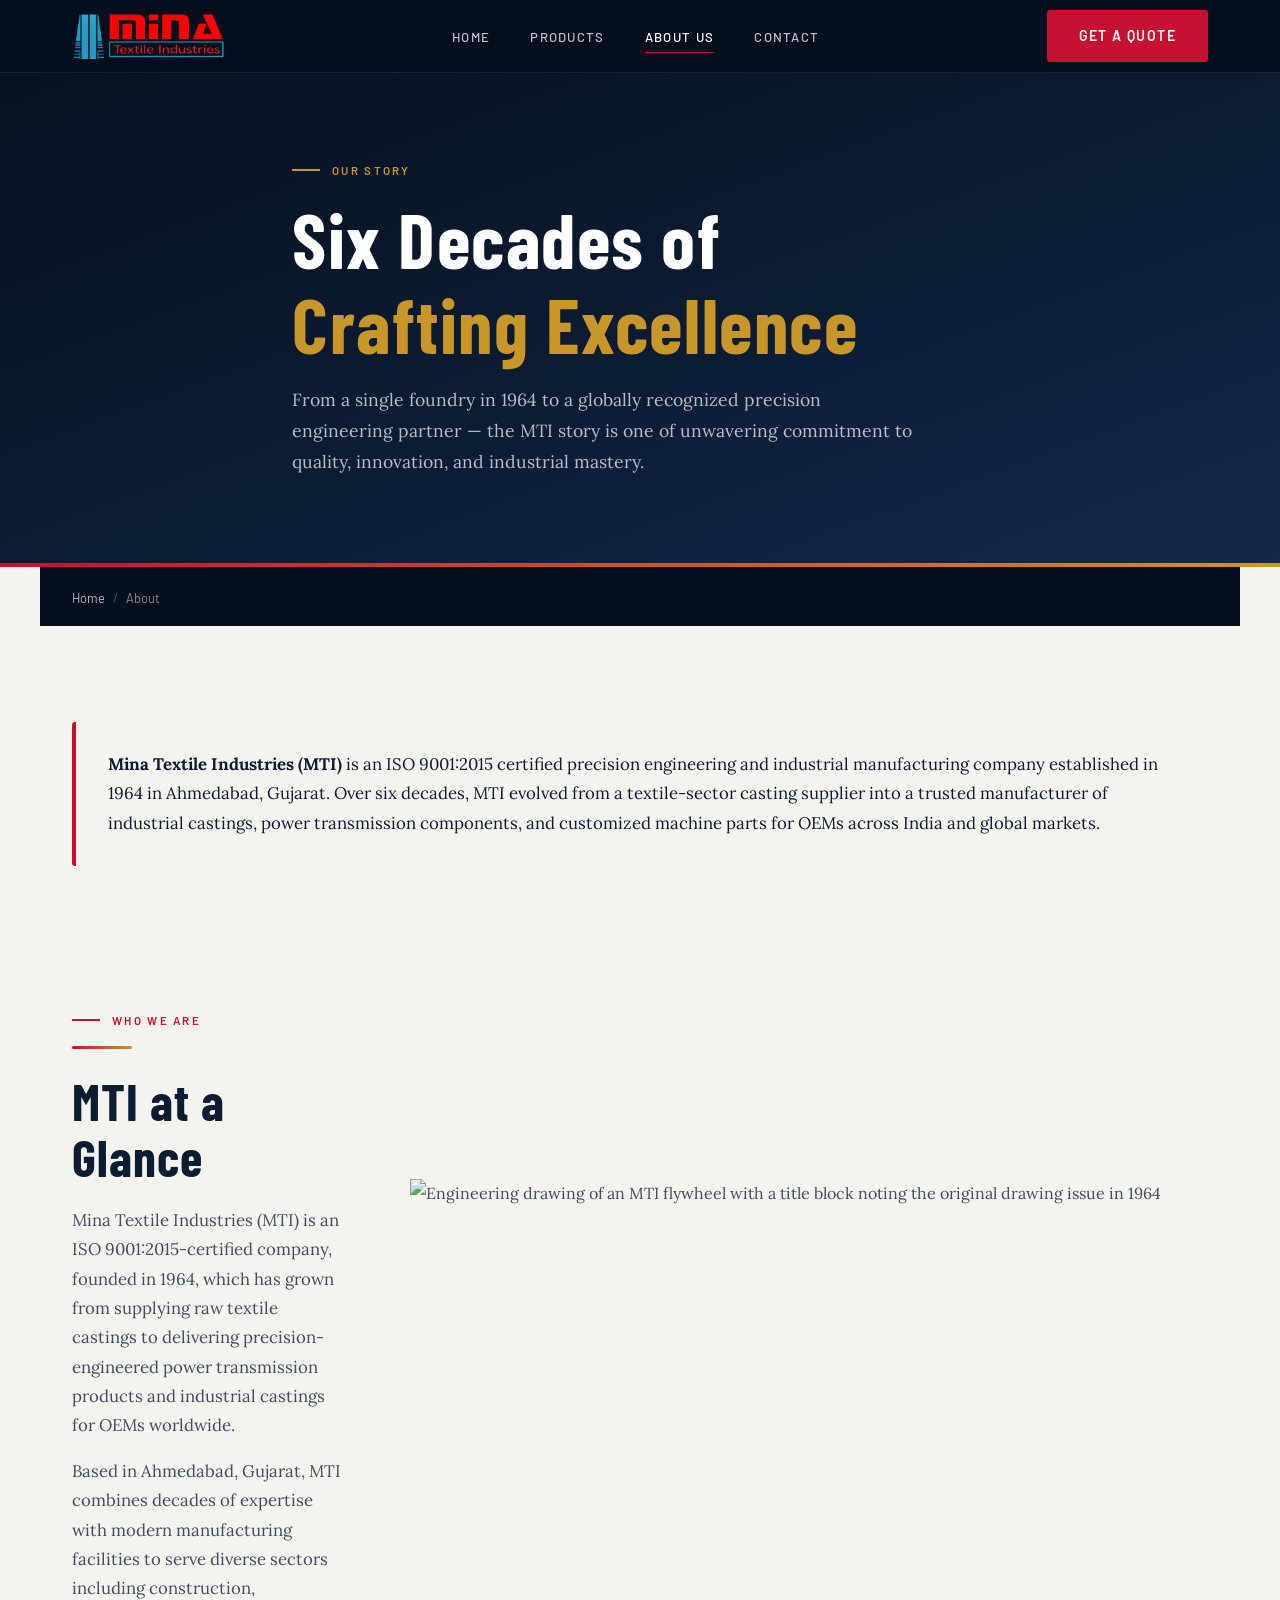
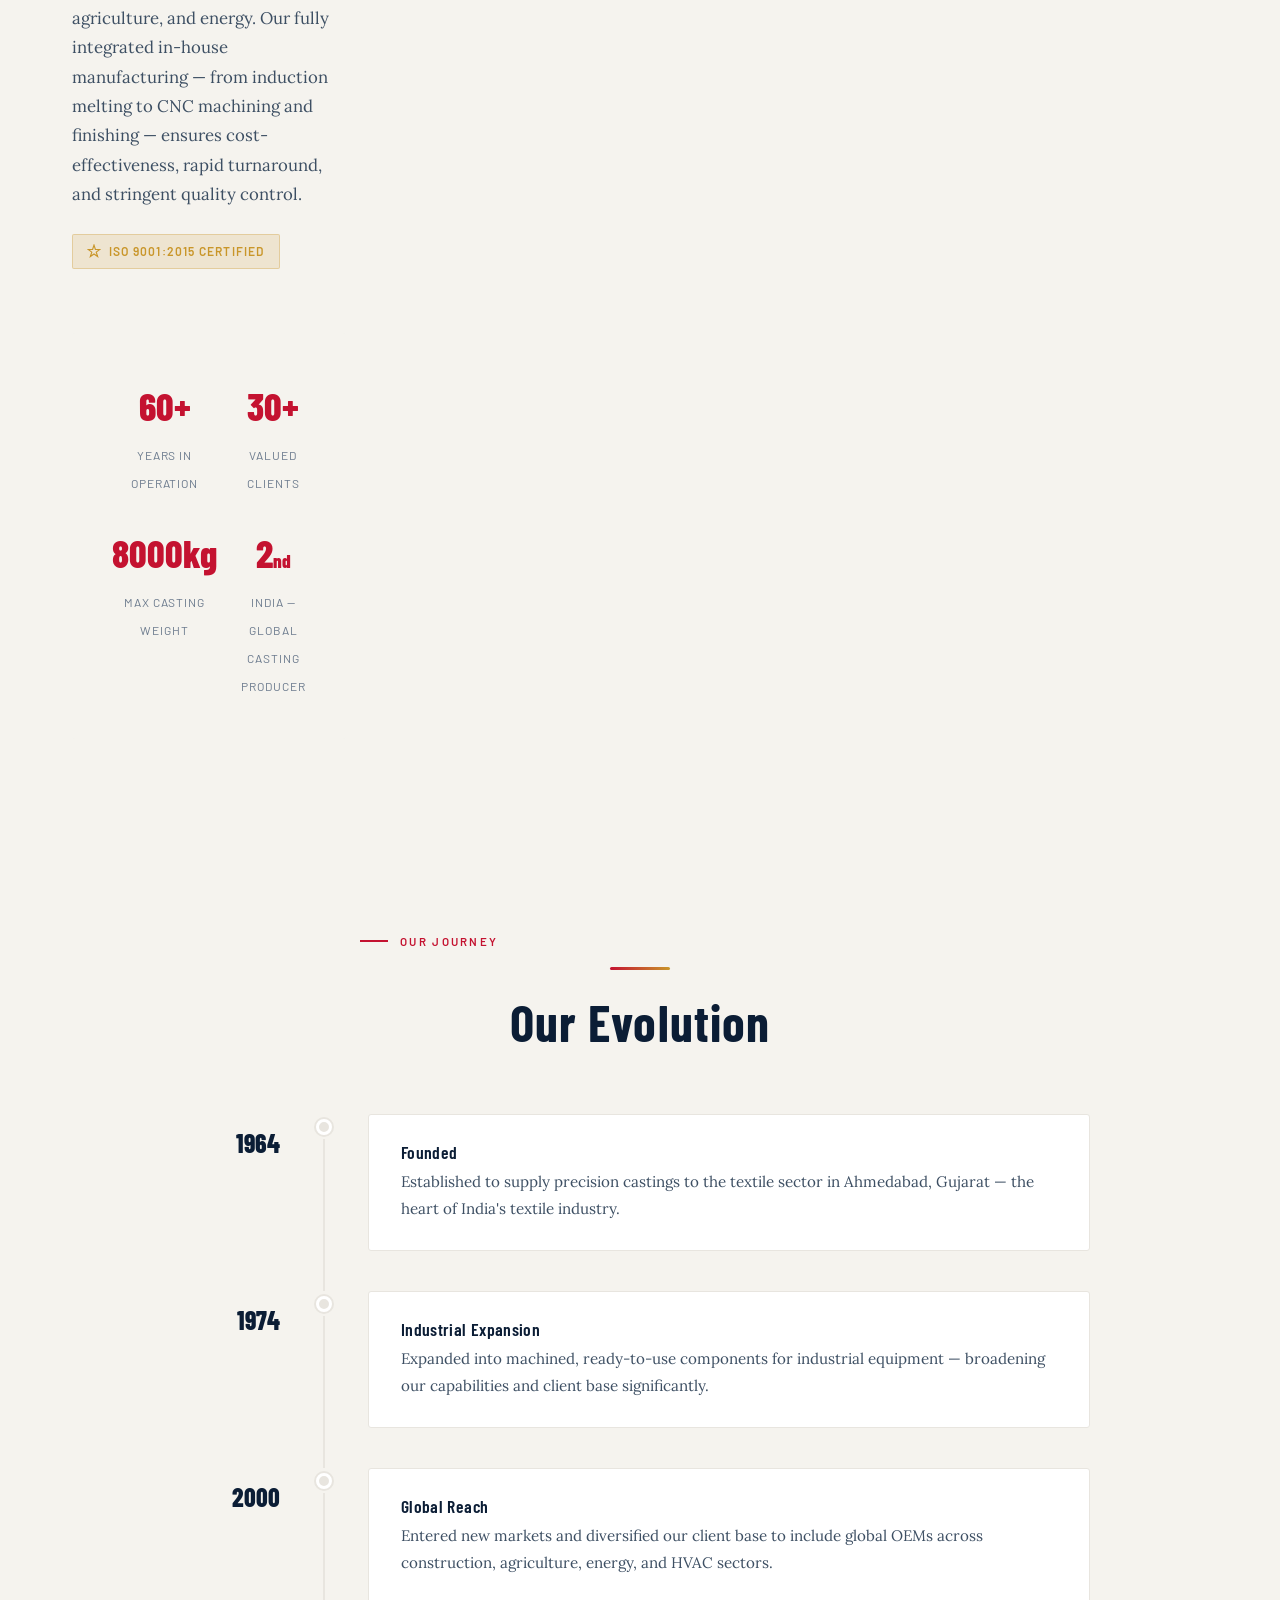
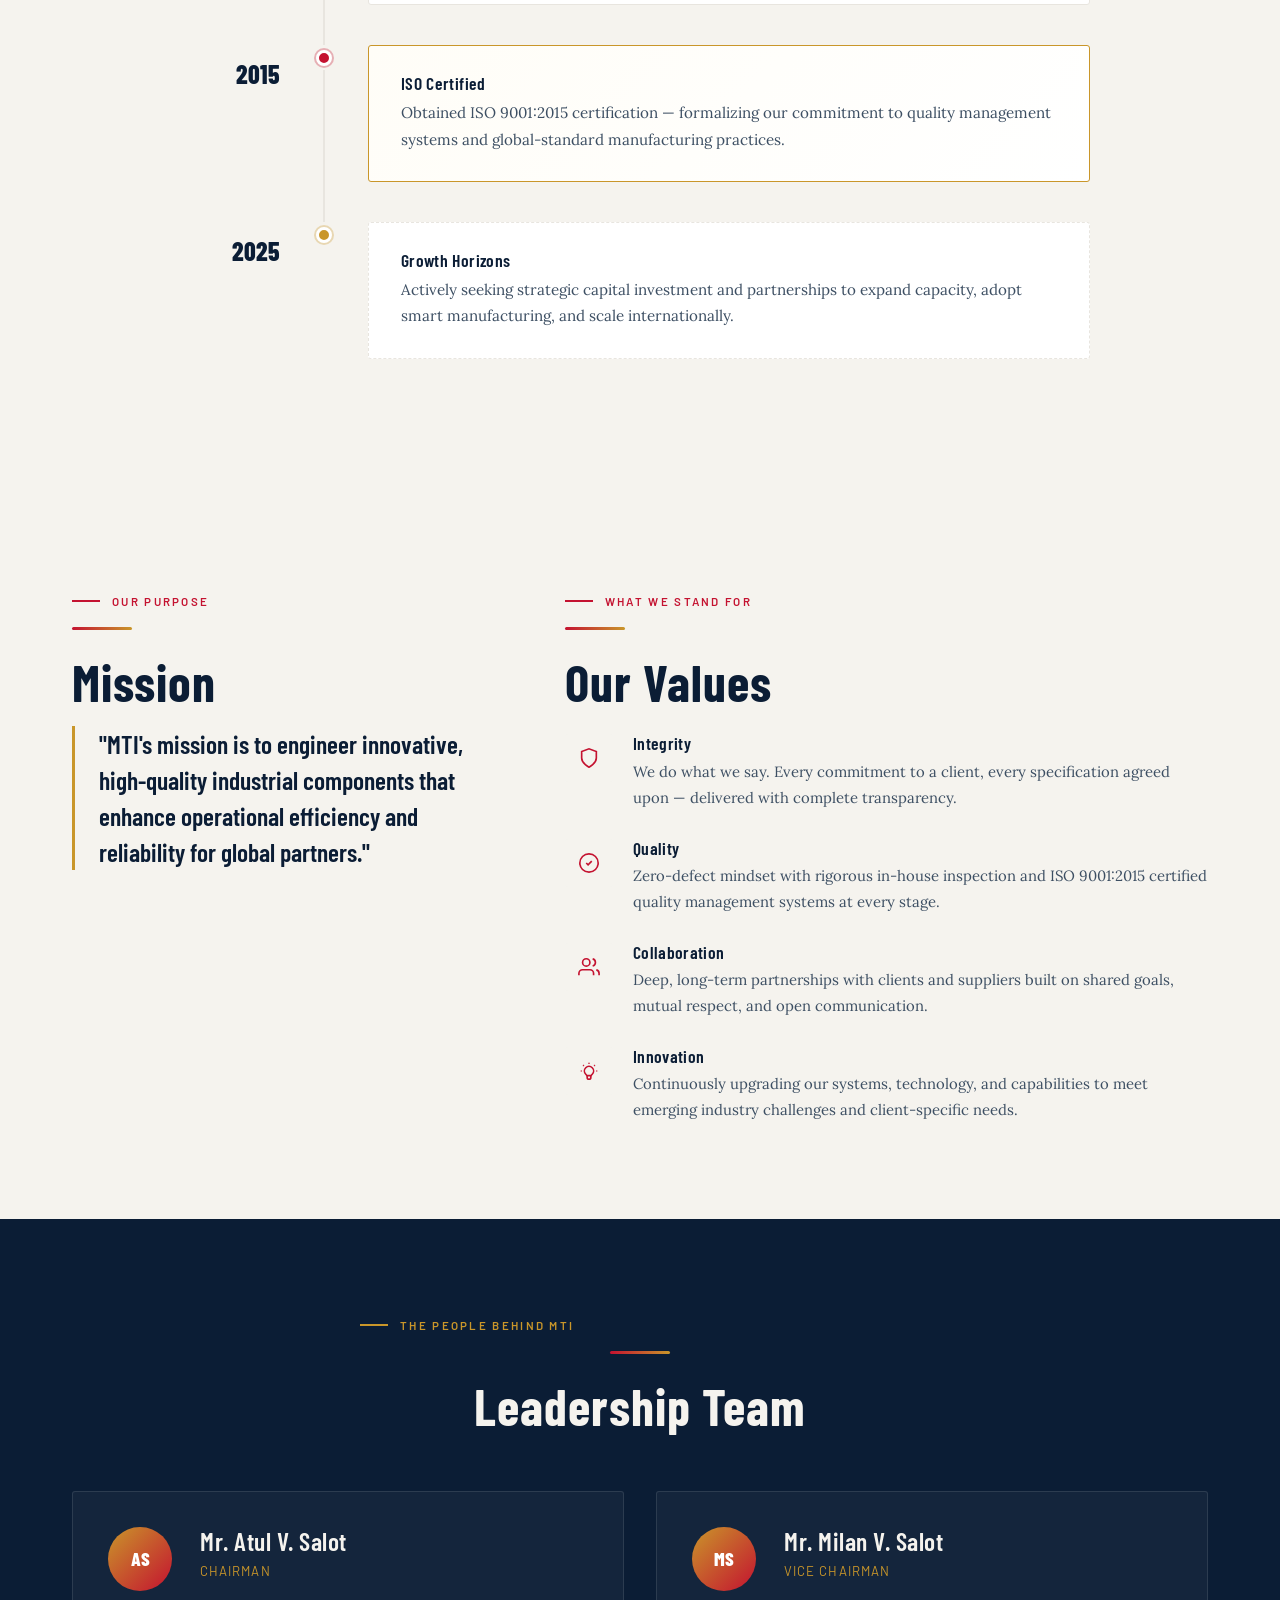
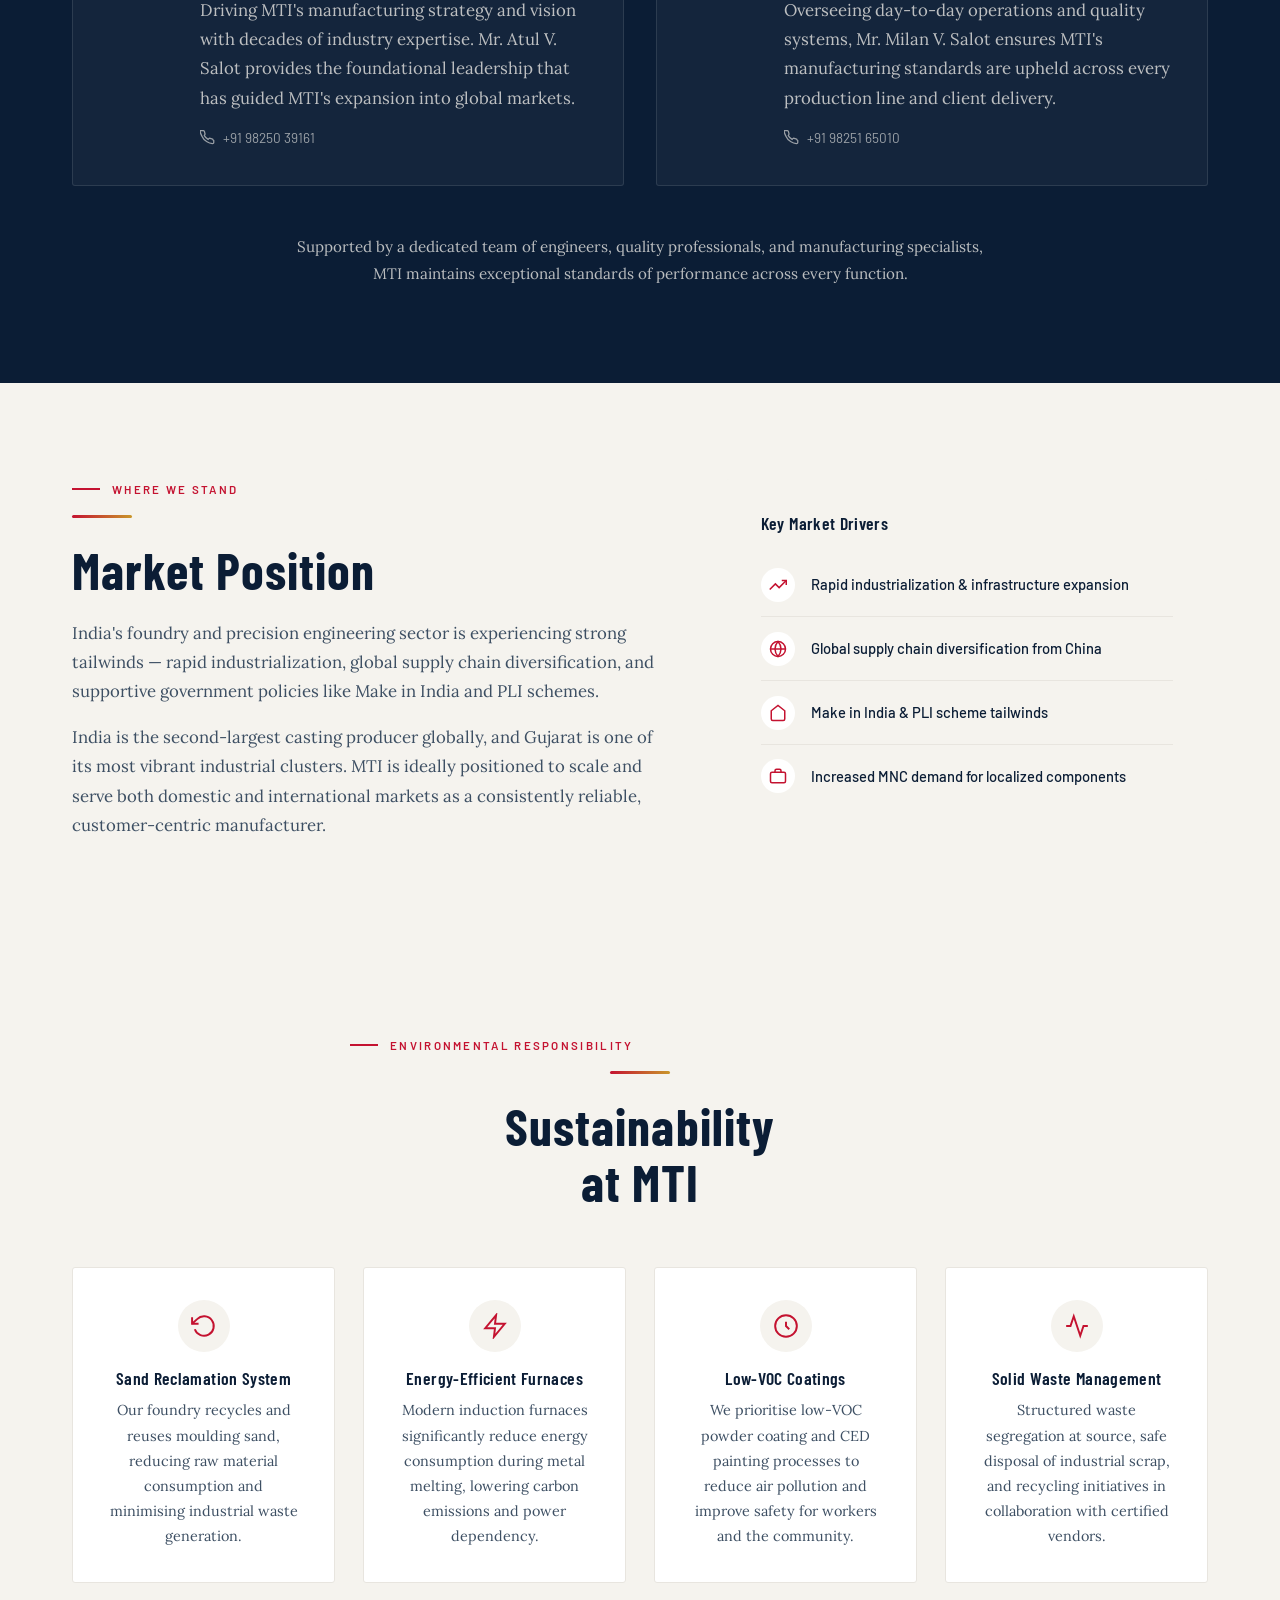
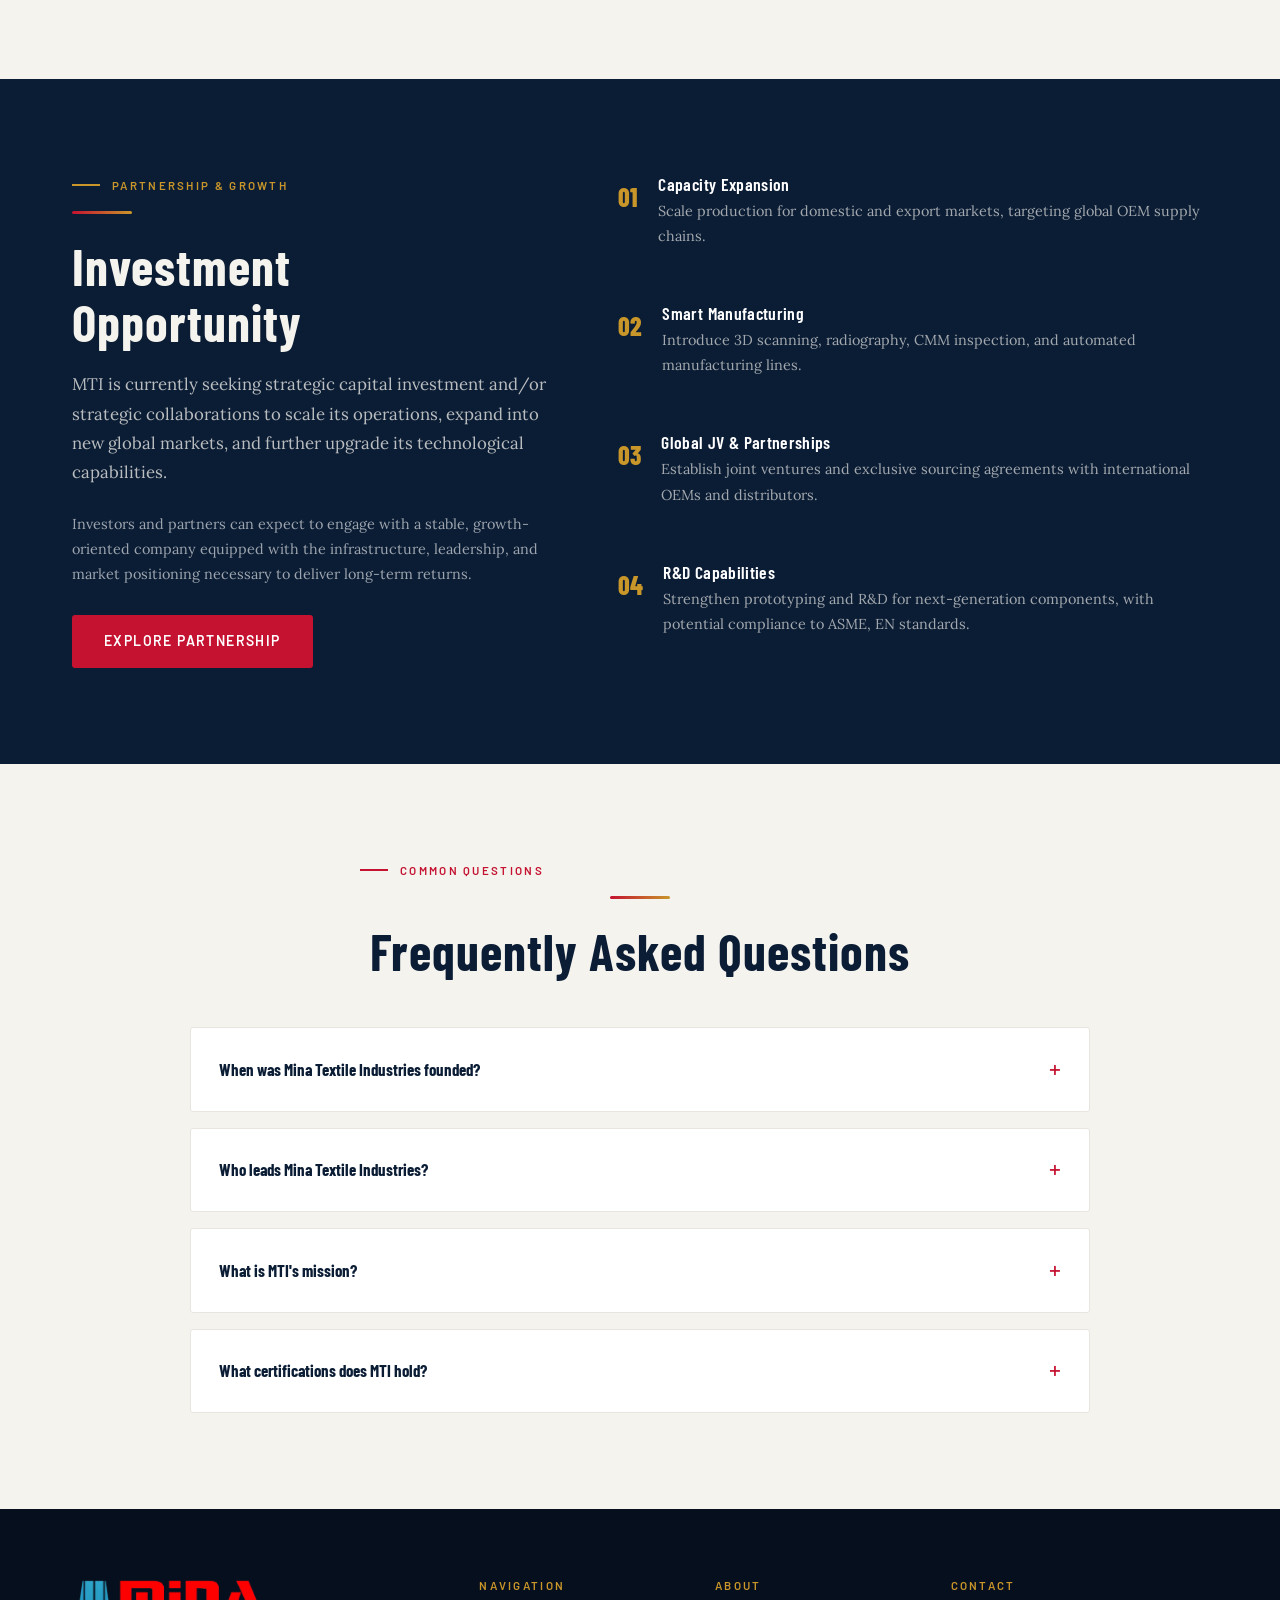
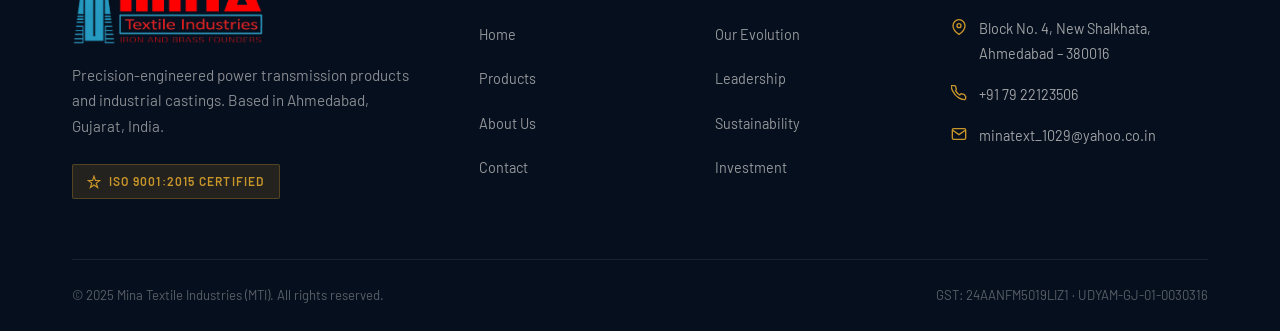
==== about.html @ daa5fa0e "Add files via upload" ====
<!DOCTYPE html>
<html lang="en" class="no-js">
<head>
  <script>document.documentElement.classList.replace("no-js","js");</script>
  <meta charset="UTF-8" />
  <meta name="viewport" content="width=device-width, initial-scale=1.0" />
  <title>About Mina Textile Industries | 60+ Years of Precision Manufacturing</title>
  <meta name="description" content="Founded in 1964, Mina Textile Industries (MTI) is an ISO 9001:2015 certified precision engineering company in Ahmedabad. Our history, mission, leadership, sustainability, and market position." />
  <link rel="canonical" href="https://minatextile.dpdns.org/about.html" />
  <meta name="robots" content="index, follow" />
  <meta name="keywords" content="Mina Textile Industries history, MTI leadership, ISO 9001 foundry Gujarat, precision engineering company Ahmedabad, industrial casting company since 1964" />
  <meta property="og:type" content="website" />
  <meta property="og:site_name" content="Mina Textile Industries" />
  <meta property="og:title" content="About Mina Textile Industries | 60+ Years of Precision Manufacturing" />
  <meta property="og:description" content="Founded in 1964, MTI is an ISO 9001:2015 certified precision engineering company serving OEMs across India and global markets." />
  <meta property="og:url" content="https://minatextile.dpdns.org/about.html" />
  <meta property="og:image" content="https://minatextile.dpdns.org/mina-logo-full.png" />
  <meta name="twitter:card" content="summary" />
  <link rel="stylesheet" href="styles.css" />

  <!-- JSON-LD: AboutPage + Persons (E-E-A-T / GEO entity grounding) -->
  <script type="application/ld+json">
  {
    "@context": "https://schema.org",
    "@type": "AboutPage",
    "url": "https://minatextile.dpdns.org/about.html",
    "mainEntity": { "@id": "https://minatextile.dpdns.org/#organization" },
    "breadcrumb": {
      "@type": "BreadcrumbList",
      "itemListElement": [
        { "@type": "ListItem", "position": 1, "name": "Home", "item": "https://minatextile.dpdns.org/" },
        { "@type": "ListItem", "position": 2, "name": "About", "item": "https://minatextile.dpdns.org/about.html" }
      ]
    }
  }
  </script>
  <script type="application/ld+json">
  {
    "@context": "https://schema.org",
    "@graph": [
      {
        "@type": "Person",
        "name": "Atul V. Salot",
        "jobTitle": "Chairman",
        "worksFor": { "@id": "https://minatextile.dpdns.org/#organization" },
        "description": "Chairman of Mina Textile Industries, driving manufacturing strategy and vision with decades of industrial experience."
      },
      {
        "@type": "Person",
        "name": "Milan V. Salot",
        "jobTitle": "Vice Chairman",
        "worksFor": { "@id": "https://minatextile.dpdns.org/#organization" },
        "description": "Vice Chairman of Mina Textile Industries, overseeing day-to-day operations and quality systems."
      }
    ]
  }
  </script>
  <script type="application/ld+json">
  {
    "@context": "https://schema.org",
    "@type": "FAQPage",
    "mainEntity": [
      {
        "@type": "Question",
        "name": "When was Mina Textile Industries founded?",
        "acceptedAnswer": { "@type": "Answer", "text": "Mina Textile Industries was founded in 1964 as a supplier of castings to the textile sector, and has since diversified into power transmission products and precision-machined components for OEMs." }
      },
      {
        "@type": "Question",
        "name": "Who leads Mina Textile Industries?",
        "acceptedAnswer": { "@type": "Answer", "text": "MTI is led by Chairman Atul V. Salot, who drives manufacturing strategy and vision, and Vice Chairman Milan V. Salot, who oversees day-to-day operations and quality systems." }
      },
      {
        "@type": "Question",
        "name": "What is MTI's mission?",
        "acceptedAnswer": { "@type": "Answer", "text": "MTI's mission is to engineer innovative, high-quality industrial components that enhance operational efficiency and reliability for global partners." }
      },
      {
        "@type": "Question",
        "name": "What certifications does MTI hold?",
        "acceptedAnswer": { "@type": "Answer", "text": "MTI holds ISO 9001:2015 certification for its quality management systems, obtained in 2015." }
      }
    ]
  }
  </script>
</head>
<body>
<a class="skip-link" href="#main">Skip to main content</a>

  <!-- NAVBAR -->
  <nav class="navbar">
    <div class="navbar__inner">
      <a href="index.html" class="navbar__logo">
        <img src="mina-logo-compact.png" alt="Mina Textile Industries (MTI) logo" class="navbar__logo-img" width="910" height="274" />
      </a>
      <ul class="navbar__nav">
        <li><a href="index.html">Home</a></li>
        <li><a href="products.html">Products</a></li>
        <li><a href="about.html" class="active" aria-current="page">About Us</a></li>
        <li><a href="contact.html">Contact</a></li>
      </ul>
      <div class="navbar__cta">
        <a href="contact.html" class="btn btn-primary">Get a Quote</a>
        <button class="hamburger" aria-label="Open menu" aria-expanded="false">
          <span></span><span></span><span></span>
        </button>
      </div>
    </div>
  </nav>

  <!-- PAGE HERO -->
  <section class="page-hero" id="main">
    <div class="page-hero__bg"></div>
    <div class="container page-hero__content">
      <span class="section-label">Our Story</span>
      <h1>Six Decades of<br /><em>Crafting Excellence</em></h1>
      <p>From a single foundry in 1964 to a globally recognized precision engineering partner — the MTI story is one of unwavering commitment to quality, innovation, and industrial mastery.</p>
    </div>
    <div class="page-hero__divider"></div>
  </section>
  <nav class="breadcrumbs" aria-label="Breadcrumb" style="background:var(--dark);padding-bottom:1rem;">
    <a href="index.html">Home</a><span class="sep">/</span><span aria-current="page">About</span>
  </nav>

  <!-- DIRECT ANSWER (GEO) -->
  <section class="section" style="padding-bottom:0;">
    <div class="container">
      <div class="answer-box fade-up">
        <p><strong>Mina Textile Industries (MTI)</strong> is an ISO 9001:2015 certified precision engineering and industrial manufacturing company established in 1964 in Ahmedabad, Gujarat. Over six decades, MTI evolved from a textile-sector casting supplier into a trusted manufacturer of industrial castings, power transmission components, and customized machine parts for OEMs across India and global markets.</p>
      </div>
    </div>
  </section>

  <!-- ABOUT NARRATIVE -->
  <section class="section about-narrative">
    <div class="container about-narrative__grid">
      <div class="fade-up">
        <span class="section-label">Who We Are</span>
        <div class="amber-bar"></div>
        <h2>MTI at a Glance</h2>
        <p style="margin: 1.25rem 0 1rem;">
          Mina Textile Industries (MTI) is an ISO 9001:2015-certified company, founded in 1964,
          which has grown from supplying raw textile castings to delivering precision-engineered
          power transmission products and industrial castings for OEMs worldwide.
        </p>
        <p>
          Based in Ahmedabad, Gujarat, MTI combines decades of expertise with modern
          manufacturing facilities to serve diverse sectors including construction, agriculture,
          and energy. Our fully integrated in-house manufacturing — from induction melting to
          CNC machining and finishing — ensures cost-effectiveness, rapid turnaround, and
          stringent quality control.
        </p>
        <div class="iso-badge" style="margin-top:1.5rem;">
          <svg width="14" height="14" viewBox="0 0 24 24" fill="none" stroke="currentColor" stroke-width="2"><path d="M12 2l2.4 7.4H22l-6.2 4.5 2.4 7.4L12 17l-6.2 4.3 2.4-7.4L2 9.4h7.6z"/></svg>
          ISO 9001:2015 Certified
        </div>
      </div>
      <div class="about-narrative__visual fade-up">
        <img src="img-eng-flywheel.svg" alt="Engineering drawing of an MTI flywheel with a title block noting the original drawing issue in 1964" class="about-heritage-img" width="800" height="520" loading="lazy" />
      </div>
      <div class="about-stat-panel fade-up">
        <div class="asp-item">
          <span class="asp-num"><span data-target="60">0</span>+</span>
          <span class="asp-label">Years in Operation</span>
        </div>
        <div class="asp-item">
          <span class="asp-num"><span data-target="30">0</span>+</span>
          <span class="asp-label">Valued Clients</span>
        </div>
        <div class="asp-item">
          <span class="asp-num"><span data-target="8000">0</span>kg</span>
          <span class="asp-label">Max Casting Weight</span>
        </div>
        <div class="asp-item">
          <span class="asp-num">2<span style="font-size:1.2rem">nd</span></span>
          <span class="asp-label">India — Global Casting Producer</span>
        </div>
      </div>
    </div>
  </section>

  <!-- EVOLUTION TIMELINE -->
  <section class="section section--gray evolution">
    <div class="container">
      <div class="section-header fade-up" style="text-align:center;max-width:560px;margin:0 auto 4rem;">
        <span class="section-label">Our Journey</span>
        <div class="amber-bar" style="margin:0 auto 1.5rem;"></div>
        <h2>Our Evolution</h2>
      </div>
      <div class="timeline">
        <div class="tl-entry fade-up">
          <div class="tl-entry__year">1964</div>
          <div class="tl-entry__connector"><div class="tl-entry__dot"></div></div>
          <div class="tl-entry__card">
            <h4>Founded</h4>
            <p>Established to supply precision castings to the textile sector in Ahmedabad, Gujarat — the heart of India's textile industry.</p>
          </div>
        </div>
        <div class="tl-entry fade-up">
          <div class="tl-entry__year">1974</div>
          <div class="tl-entry__connector"><div class="tl-entry__dot"></div></div>
          <div class="tl-entry__card">
            <h4>Industrial Expansion</h4>
            <p>Expanded into machined, ready-to-use components for industrial equipment — broadening our capabilities and client base significantly.</p>
          </div>
        </div>
        <div class="tl-entry fade-up">
          <div class="tl-entry__year">2000</div>
          <div class="tl-entry__connector"><div class="tl-entry__dot"></div></div>
          <div class="tl-entry__card">
            <h4>Global Reach</h4>
            <p>Entered new markets and diversified our client base to include global OEMs across construction, agriculture, energy, and HVAC sectors.</p>
          </div>
        </div>
        <div class="tl-entry fade-up">
          <div class="tl-entry__year">2015</div>
          <div class="tl-entry__connector"><div class="tl-entry__dot active"></div></div>
          <div class="tl-entry__card highlight">
            <h4>ISO Certified</h4>
            <p>Obtained ISO 9001:2015 certification — formalizing our commitment to quality management systems and global-standard manufacturing practices.</p>
          </div>
        </div>
        <div class="tl-entry fade-up">
          <div class="tl-entry__year">2025</div>
          <div class="tl-entry__connector"><div class="tl-entry__dot future"></div></div>
          <div class="tl-entry__card future-card">
            <h4>Growth Horizons</h4>
            <p>Actively seeking strategic capital investment and partnerships to expand capacity, adopt smart manufacturing, and scale internationally.</p>
          </div>
        </div>
      </div>
    </div>
  </section>

  <!-- MISSION & VALUES -->
  <section class="section mission-values">
    <div class="container">
      <div class="mv-grid">
        <div class="mv-mission fade-up">
          <span class="section-label">Our Purpose</span>
          <div class="amber-bar"></div>
          <h2>Mission</h2>
          <blockquote>
            "MTI's mission is to engineer innovative, high-quality industrial components that
            enhance operational efficiency and reliability for global partners."
          </blockquote>
        </div>
        <div class="mv-values fade-up">
          <span class="section-label">What We Stand For</span>
          <div class="amber-bar"></div>
          <h2>Our Values</h2>
          <div class="values-list">
            <div class="value-item">
              <div class="value-item__icon">
                <svg width="22" height="22" viewBox="0 0 24 24" fill="none" stroke="currentColor" stroke-width="1.8"><path d="M12 22s8-4 8-10V5l-8-3-8 3v7c0 6 8 10 8 10z"/></svg>
              </div>
              <div>
                <h4>Integrity</h4>
                <p>We do what we say. Every commitment to a client, every specification agreed upon — delivered with complete transparency.</p>
              </div>
            </div>
            <div class="value-item">
              <div class="value-item__icon">
                <svg width="22" height="22" viewBox="0 0 24 24" fill="none" stroke="currentColor" stroke-width="1.8"><circle cx="12" cy="12" r="10"/><path d="M9 12l2 2 4-4"/></svg>
              </div>
              <div>
                <h4>Quality</h4>
                <p>Zero-defect mindset with rigorous in-house inspection and ISO 9001:2015 certified quality management systems at every stage.</p>
              </div>
            </div>
            <div class="value-item">
              <div class="value-item__icon">
                <svg width="22" height="22" viewBox="0 0 24 24" fill="none" stroke="currentColor" stroke-width="1.8"><path d="M17 21v-2a4 4 0 00-4-4H5a4 4 0 00-4 4v2"/><circle cx="9" cy="7" r="4"/><path d="M23 21v-2a4 4 0 00-3-3.87m-4-12a4 4 0 010 7.75"/></svg>
              </div>
              <div>
                <h4>Collaboration</h4>
                <p>Deep, long-term partnerships with clients and suppliers built on shared goals, mutual respect, and open communication.</p>
              </div>
            </div>
            <div class="value-item">
              <div class="value-item__icon">
                <svg width="22" height="22" viewBox="0 0 24 24" fill="none" stroke="currentColor" stroke-width="1.8"><path d="M9.663 17h4.673M12 3v1m6.364 1.636l-.707.707M21 12h-1M4 12H3m3.343-5.657l-.707-.707m2.828 9.9a5 5 0 117.072 0l-.548.547A3.374 3.374 0 0014 18.469V19a2 2 0 11-4 0v-.531c0-.895-.356-1.754-.988-2.386l-.548-.547z"/></svg>
              </div>
              <div>
                <h4>Innovation</h4>
                <p>Continuously upgrading our systems, technology, and capabilities to meet emerging industry challenges and client-specific needs.</p>
              </div>
            </div>
          </div>
        </div>
      </div>
    </div>
  </section>

  <!-- LEADERSHIP -->
  <section class="section section--dark leadership">
    <div class="container">
      <div class="section-header fade-up" style="text-align:center;max-width:560px;margin:0 auto 3.5rem;">
        <span class="section-label">The People Behind MTI</span>
        <div class="amber-bar" style="margin:0 auto 1.5rem;"></div>
        <h2>Leadership Team</h2>
      </div>
      <div class="leaders-grid">
        <div class="leader-card fade-up">
          <div class="leader-card__avatar">
            <span>AS</span>
          </div>
          <div class="leader-card__info">
            <h3>Mr. Atul V. Salot</h3>
            <span class="leader-card__title">Chairman</span>
            <p>Driving MTI's manufacturing strategy and vision with decades of industry expertise. Mr. Atul V. Salot provides the foundational leadership that has guided MTI's expansion into global markets.</p>
            <div class="leader-card__contact">
              <svg width="15" height="15" viewBox="0 0 24 24" fill="none" stroke="currentColor" stroke-width="2"><path d="M22 16.92v3a2 2 0 01-2.18 2 19.79 19.79 0 01-8.63-3.07A19.5 19.5 0 013.07 9.81 19.79 19.79 0 01.18 1.26a2 2 0 012-.27h3a2 2 0 012 1.72c.127.96.361 1.903.7 2.81a2 2 0 01-.45 2.11L6.91 8.91a16 16 0 006.09 6.09l1.21-1.21a2 2 0 012.11-.45c.907.339 1.85.573 2.81.7a2 2 0 011.72 2.02z"/></svg>
              +91 98250 39161
            </div>
          </div>
        </div>
        <div class="leader-card fade-up">
          <div class="leader-card__avatar">
            <span>MS</span>
          </div>
          <div class="leader-card__info">
            <h3>Mr. Milan V. Salot</h3>
            <span class="leader-card__title">Vice Chairman</span>
            <p>Overseeing day-to-day operations and quality systems, Mr. Milan V. Salot ensures MTI's manufacturing standards are upheld across every production line and client delivery.</p>
            <div class="leader-card__contact">
              <svg width="15" height="15" viewBox="0 0 24 24" fill="none" stroke="currentColor" stroke-width="2"><path d="M22 16.92v3a2 2 0 01-2.18 2 19.79 19.79 0 01-8.63-3.07A19.5 19.5 0 013.07 9.81 19.79 19.79 0 01.18 1.26a2 2 0 012-.27h3a2 2 0 012 1.72c.127.96.361 1.903.7 2.81a2 2 0 01-.45 2.11L6.91 8.91a16 16 0 006.09 6.09l1.21-1.21a2 2 0 012.11-.45c.907.339 1.85.573 2.81.7a2 2 0 011.72 2.02z"/></svg>
              +91 98251 65010
            </div>
          </div>
        </div>
      </div>
      <p class="leaders-note fade-up">
        Supported by a dedicated team of engineers, quality professionals, and manufacturing specialists,
        MTI maintains exceptional standards of performance across every function.
      </p>
    </div>
  </section>

  <!-- MARKET POSITION -->
  <section class="section market-pos">
    <div class="container">
      <div class="mp-grid">
        <div class="fade-up">
          <span class="section-label">Where We Stand</span>
          <div class="amber-bar"></div>
          <h2>Market Position</h2>
          <p style="margin:1.25rem 0 1rem;">
            India's foundry and precision engineering sector is experiencing strong tailwinds —
            rapid industrialization, global supply chain diversification, and supportive government
            policies like Make in India and PLI schemes.
          </p>
          <p>
            India is the second-largest casting producer globally, and Gujarat is one of its most
            vibrant industrial clusters. MTI is ideally positioned to scale and serve both domestic
            and international markets as a consistently reliable, customer-centric manufacturer.
          </p>
        </div>
        <div class="mp-drivers fade-up">
          <h4 style="margin-bottom:1.25rem;">Key Market Drivers</h4>
          <div class="driver-item">
            <div class="driver-icon">
              <svg width="18" height="18" viewBox="0 0 24 24" fill="none" stroke="currentColor" stroke-width="2"><polyline points="23 6 13.5 15.5 8.5 10.5 1 18"/><polyline points="17 6 23 6 23 12"/></svg>
            </div>
            <span>Rapid industrialization & infrastructure expansion</span>
          </div>
          <div class="driver-item">
            <div class="driver-icon">
              <svg width="18" height="18" viewBox="0 0 24 24" fill="none" stroke="currentColor" stroke-width="2"><circle cx="12" cy="12" r="10"/><line x1="2" y1="12" x2="22" y2="12"/><path d="M12 2a15.3 15.3 0 014 10 15.3 15.3 0 01-4 10 15.3 15.3 0 01-4-10 15.3 15.3 0 014-10z"/></svg>
            </div>
            <span>Global supply chain diversification from China</span>
          </div>
          <div class="driver-item">
            <div class="driver-icon">
              <svg width="18" height="18" viewBox="0 0 24 24" fill="none" stroke="currentColor" stroke-width="2"><path d="M3 9l9-7 9 7v11a2 2 0 01-2 2H5a2 2 0 01-2-2z"/></svg>
            </div>
            <span>Make in India & PLI scheme tailwinds</span>
          </div>
          <div class="driver-item">
            <div class="driver-icon">
              <svg width="18" height="18" viewBox="0 0 24 24" fill="none" stroke="currentColor" stroke-width="2"><rect x="2" y="7" width="20" height="14" rx="2"/><path d="M16 7V5a2 2 0 00-2-2h-4a2 2 0 00-2 2v2"/></svg>
            </div>
            <span>Increased MNC demand for localized components</span>
          </div>
        </div>
      </div>
    </div>
  </section>

  <!-- SUSTAINABILITY -->
  <section class="section section--gray sustainability">
    <div class="container">
      <div class="section-header fade-up" style="text-align:center;max-width:580px;margin:0 auto 3.5rem;">
        <span class="section-label">Environmental Responsibility</span>
        <div class="amber-bar" style="margin:0 auto 1.5rem;"></div>
        <h2>Sustainability<br />at MTI</h2>
      </div>
      <div class="sus-grid">
        <div class="sus-card fade-up">
          <div class="sus-card__icon">
            <svg width="26" height="26" viewBox="0 0 24 24" fill="none" stroke="currentColor" stroke-width="1.8"><polyline points="1 4 1 10 7 10"/><path d="M3.51 15a9 9 0 102.13-9.36L1 10"/></svg>
          </div>
          <h4>Sand Reclamation System</h4>
          <p>Our foundry recycles and reuses moulding sand, reducing raw material consumption and minimising industrial waste generation.</p>
        </div>
        <div class="sus-card fade-up">
          <div class="sus-card__icon">
            <svg width="26" height="26" viewBox="0 0 24 24" fill="none" stroke="currentColor" stroke-width="1.8"><path d="M13 2L3 14h9l-1 8 10-12h-9l1-8z"/></svg>
          </div>
          <h4>Energy-Efficient Furnaces</h4>
          <p>Modern induction furnaces significantly reduce energy consumption during metal melting, lowering carbon emissions and power dependency.</p>
        </div>
        <div class="sus-card fade-up">
          <div class="sus-card__icon">
            <svg width="26" height="26" viewBox="0 0 24 24" fill="none" stroke="currentColor" stroke-width="1.8"><path d="M12 22c5.523 0 10-4.477 10-10S17.523 2 12 2 2 6.477 2 12s4.477 10 10 10z"/><path d="M12 8v4l3 3"/></svg>
          </div>
          <h4>Low-VOC Coatings</h4>
          <p>We prioritise low-VOC powder coating and CED painting processes to reduce air pollution and improve safety for workers and the community.</p>
        </div>
        <div class="sus-card fade-up">
          <div class="sus-card__icon">
            <svg width="26" height="26" viewBox="0 0 24 24" fill="none" stroke="currentColor" stroke-width="1.8"><polyline points="22 12 18 12 15 21 9 3 6 12 2 12"/></svg>
          </div>
          <h4>Solid Waste Management</h4>
          <p>Structured waste segregation at source, safe disposal of industrial scrap, and recycling initiatives in collaboration with certified vendors.</p>
        </div>
      </div>
    </div>
  </section>

  <!-- INVESTMENT OPPORTUNITY -->
  <section class="section invest section--dark">
    <div class="container">
      <div class="invest-grid">
        <div class="fade-up">
          <span class="section-label">Partnership & Growth</span>
          <div class="amber-bar"></div>
          <h2>Investment<br />Opportunity</h2>
          <p style="margin:1.25rem 0 1.5rem;">
            MTI is currently seeking strategic capital investment and/or strategic collaborations
            to scale its operations, expand into new global markets, and further upgrade its
            technological capabilities.
          </p>
          <p style="margin-bottom:1.75rem;color:rgba(255,255,255,.6);font-size:.9rem;">
            Investors and partners can expect to engage with a stable, growth-oriented company
            equipped with the infrastructure, leadership, and market positioning necessary to
            deliver long-term returns.
          </p>
          <a href="contact.html" class="btn btn-primary">Explore Partnership</a>
        </div>
        <div class="invest-goals fade-up">
          <div class="ig-item">
            <div class="ig-num">01</div>
            <div>
              <h4>Capacity Expansion</h4>
              <p>Scale production for domestic and export markets, targeting global OEM supply chains.</p>
            </div>
          </div>
          <div class="ig-item">
            <div class="ig-num">02</div>
            <div>
              <h4>Smart Manufacturing</h4>
              <p>Introduce 3D scanning, radiography, CMM inspection, and automated manufacturing lines.</p>
            </div>
          </div>
          <div class="ig-item">
            <div class="ig-num">03</div>
            <div>
              <h4>Global JV & Partnerships</h4>
              <p>Establish joint ventures and exclusive sourcing agreements with international OEMs and distributors.</p>
            </div>
          </div>
          <div class="ig-item">
            <div class="ig-num">04</div>
            <div>
              <h4>R&D Capabilities</h4>
              <p>Strengthen prototyping and R&D for next-generation components, with potential compliance to ASME, EN standards.</p>
            </div>
          </div>
        </div>
      </div>
    </div>
  </section>

  <!-- FAQ (AEO) -->
  <section class="section section--gray">
    <div class="container">
      <div class="section-header fade-up" style="text-align:center;max-width:560px;margin:0 auto 3rem;">
        <span class="section-label">Common Questions</span>
        <div class="amber-bar" style="margin:0 auto 1.5rem;"></div>
        <h2>Frequently Asked Questions</h2>
      </div>
      <div class="faq-list" style="margin:0 auto;">
        <details class="faq-item">
          <summary>When was Mina Textile Industries founded?</summary>
          <div class="faq-answer"><p>MTI was founded in 1964 as a supplier of castings to the textile sector, later expanding into power transmission products and precision-machined components for OEMs.</p></div>
        </details>
        <details class="faq-item">
          <summary>Who leads Mina Textile Industries?</summary>
          <div class="faq-answer"><p>MTI is led by Chairman Atul V. Salot, who drives manufacturing strategy and vision, and Vice Chairman Milan V. Salot, who oversees day-to-day operations and quality systems.</p></div>
        </details>
        <details class="faq-item">
          <summary>What is MTI's mission?</summary>
          <div class="faq-answer"><p>MTI's mission is to engineer innovative, high-quality industrial components that enhance operational efficiency and reliability for global partners.</p></div>
        </details>
        <details class="faq-item">
          <summary>What certifications does MTI hold?</summary>
          <div class="faq-answer"><p>MTI holds ISO 9001:2015 certification, obtained in 2015, backed by in-house testing and third-party inspection access.</p></div>
        </details>
      </div>
    </div>
  </section>

  <!-- FOOTER -->
  <footer class="footer">
    <div class="container">
      <div class="footer__grid">
        <div class="footer__brand">
          <img src="mina-logo-full.png" alt="Mina Textile Industries (MTI) — precision castings and industrial components manufacturer" class="footer__brand-img" width="851" height="293" />
          <p>Precision-engineered power transmission products and industrial castings. Based in Ahmedabad, Gujarat, India.</p>
          <div class="iso-badge">
            <svg width="14" height="14" viewBox="0 0 24 24" fill="none" stroke="currentColor" stroke-width="2"><path d="M12 2l2.4 7.4H22l-6.2 4.5 2.4 7.4L12 17l-6.2 4.3 2.4-7.4L2 9.4h7.6z"/></svg>
            ISO 9001:2015 Certified
          </div>
        </div>
        <div class="footer__col">
          <h5>Navigation</h5>
          <ul>
            <li><a href="index.html">Home</a></li>
            <li><a href="products.html">Products</a></li>
            <li><a href="about.html">About Us</a></li>
            <li><a href="contact.html">Contact</a></li>
          </ul>
        </div>
        <div class="footer__col">
          <h5>About</h5>
          <ul>
            <li><a href="about.html#evolution">Our Evolution</a></li>
            <li><a href="about.html#leadership">Leadership</a></li>
            <li><a href="about.html#sustainability">Sustainability</a></li>
            <li><a href="about.html#invest">Investment</a></li>
          </ul>
        </div>
        <div class="footer__col">
          <h5>Contact</h5>
          <div class="footer__contact-item">
            <svg width="16" height="16" viewBox="0 0 24 24" fill="none" stroke="currentColor" stroke-width="2"><path d="M21 10c0 7-9 13-9 13s-9-6-9-13a9 9 0 0118 0z"/><circle cx="12" cy="10" r="3"/></svg>
            <span>Block No. 4, New Shalkhata, Ahmedabad – 380016</span>
          </div>
          <div class="footer__contact-item">
            <svg width="16" height="16" viewBox="0 0 24 24" fill="none" stroke="currentColor" stroke-width="2"><path d="M22 16.92v3a2 2 0 01-2.18 2 19.79 19.79 0 01-8.63-3.07A19.5 19.5 0 013.07 9.81 19.79 19.79 0 01.18 1.26a2 2 0 012-.27h3a2 2 0 012 1.72c.127.96.361 1.903.7 2.81a2 2 0 01-.45 2.11L6.91 8.91a16 16 0 006.09 6.09l1.21-1.21a2 2 0 012.11-.45c.907.339 1.85.573 2.81.7a2 2 0 011.72 2.02z"/></svg>
            <span>+91 79 22123506</span>
          </div>
          <div class="footer__contact-item">
            <svg width="16" height="16" viewBox="0 0 24 24" fill="none" stroke="currentColor" stroke-width="2"><path d="M4 4h16c1.1 0 2 .9 2 2v12c0 1.1-.9 2-2 2H4c-1.1 0-2-.9-2-2V6c0-1.1.9-2 2-2z"/><polyline points="22,6 12,13 2,6"/></svg>
            <span>minatext_1029@yahoo.co.in</span>
          </div>
        </div>
      </div>
      <div class="footer__bottom">
        <span>© 2025 Mina Textile Industries (MTI). All rights reserved.</span>
        <span>GST: 24AANFM5019LIZ1 · UDYAM-GJ-01-0030316</span>
      </div>
    </div>
  </footer>

  <script src="main.js"></script>
</body>
</html>
---- styles.css ----
/* ===========================
   MTI — Global Styles
   =========================== */
@import url('https://fonts.googleapis.com/css2?family=Barlow+Condensed:wght@400;500;600;700;800&family=Lora:ital,wght@0,400;0,500;0,600;1,400&family=Barlow:wght@300;400;500&display=swap');

:root {
  --navy:     #0B1D35;
  --navy-mid: #14284A;
  --red:      #C41230;
  --gold:     #C9962A;
  --cream:    #F5F3EE;
  --white:    #FFFFFF;
  --gray-dk:  #3D4F63;
  --gray-md:  #6B7A8D;
  --gray-lt:  #E8E5DF;
  --dark:     #060F1E;
  --shadow:   0 4px 24px rgba(11,29,53,.12);
  --shadow-lg:0 20px 50px rgba(11,29,53,.18);
  --radius:   3px;
  --transition: .35s cubic-bezier(.4,0,.2,1);
  --font-display: 'Barlow Condensed', sans-serif;
  --font-body: 'Lora', serif;
  --font-ui: 'Barlow', sans-serif;
}

*,*::before,*::after { box-sizing: border-box; margin: 0; padding: 0; }

html { scroll-behavior: smooth; font-size: 16px; }

body {
  font-family: var(--font-body);
  color: var(--gray-dk);
  background: var(--cream);
  line-height: 1.75;
  -webkit-font-smoothing: antialiased;
}

/* ——— TYPOGRAPHY ——— */
h1,h2,h3,h4,h5 {
  font-family: var(--font-display);
  color: var(--navy);
  line-height: 1.1;
  font-weight: 700;
  letter-spacing: .02em;
}

h1 { font-size: clamp(2.8rem, 6vw, 5.5rem); }
h2 { font-size: clamp(2rem, 4vw, 3.2rem); }
h3 { font-size: clamp(1.2rem, 2vw, 1.6rem); font-weight: 600; }
h4 { font-size: 1.1rem; font-weight: 600; }

p { font-size: 1.05rem; color: var(--gray-dk); line-height: 1.75; }

a { text-decoration: none; color: inherit; }

img { max-width: 100%; display: block; }

.container { max-width: 1200px; margin: 0 auto; padding: 0 2rem; }

/* ——— UTILITY ——— */
.section { padding: 96px 0; }
.section--dark { background: var(--navy); color: var(--cream); }
.section--dark h2, .section--dark h3 { color: var(--cream); }
.section--dark p { color: rgba(245,243,238,.75); }
.section--gray { background: var(--cream); }

.section-label {
  font-family: var(--font-ui);
  font-size: .72rem;
  font-weight: 600;
  letter-spacing: .2em;
  text-transform: uppercase;
  color: var(--red);
  margin-bottom: 1rem;
  display: flex;
  align-items: center;
  gap: .75rem;
}
.section-label::before {
  content: '';
  display: inline-block;
  width: 28px;
  height: 2px;
  background: var(--red);
  flex-shrink: 0;
}
.section--dark .section-label { color: var(--gold); }
.section--dark .section-label::before { background: var(--gold); }

.amber-bar {
  width: 60px; height: 3px;
  background: linear-gradient(90deg, var(--red), var(--gold));
  margin-bottom: 1.5rem;
  border-radius: 2px;
}

.btn {
  display: inline-flex;
  align-items: center;
  gap: .6rem;
  padding: 14px 32px;
  border-radius: var(--radius);
  font-family: var(--font-ui);
  font-size: .875rem;
  font-weight: 600;
  cursor: pointer;
  border: none;
  transition: var(--transition);
  letter-spacing: .1em;
  text-transform: uppercase;
}

.btn-primary {
  background: var(--red);
  color: var(--white);
}
.btn-primary:hover { 
  background: #A50F27; 
  transform: translateY(-2px); 
  box-shadow: 0 12px 28px rgba(196,18,48,.35); 
}

.btn-outline {
  border: 2px solid rgba(245,243,238,.5);
  color: var(--cream);
  background: transparent;
}
.btn-outline:hover { 
  background: rgba(245,243,238,.1); 
  border-color: var(--cream);
  transform: translateY(-2px); 
}

.btn-navy {
  background: var(--navy);
  color: var(--white);
}
.btn-navy:hover { 
  background: var(--navy-mid); 
  transform: translateY(-2px); 
  box-shadow: var(--shadow); 
}

/* ——— NAVBAR ——— */
.navbar {
  position: fixed; top: 0; left: 0; right: 0; z-index: 1000;
  background: rgba(6,15,30,.95);
  backdrop-filter: blur(12px);
  -webkit-backdrop-filter: blur(12px);
  border-bottom: 1px solid rgba(255,255,255,.08);
  transition: var(--transition);
}

.navbar__inner {
  display: flex;
  align-items: center;
  justify-content: space-between;
  height: 72px;
  max-width: 1200px;
  margin: 0 auto;
  padding: 0 2rem;
}

.navbar__logo {
  display: flex; align-items: center;
  line-height: 1;
}
.navbar__logo .logo-main {
  font-family: var(--font-display);
  font-size: 1.5rem;
  font-weight: 800;
  color: var(--white);
  letter-spacing: .05em;
}
.navbar__logo .logo-sub {
  font-family: var(--font-ui);
  font-size: .6rem;
  font-weight: 500;
  letter-spacing: .2em;
  text-transform: uppercase;
  color: var(--gold);
  margin-top: 2px;
}

.navbar__logo-img {
  display: block;
  height: 46px;
  width: auto;
  max-width: none;
  transition: var(--transition);
}
.navbar__logo:hover .navbar__logo-img { transform: translateY(-1px); }

.navbar__nav {
  display: flex;
  gap: 2.5rem;
  list-style: none;
}

.navbar__nav a {
  font-family: var(--font-ui);
  font-size: .82rem;
  font-weight: 500;
  color: rgba(255,255,255,.75);
  letter-spacing: .1em;
  text-transform: uppercase;
  padding: .25rem 0;
  position: relative;
  transition: var(--transition);
}
.navbar__nav a::after {
  content: '';
  position: absolute; bottom: -4px; left: 0; right: 0;
  height: 1px;
  background: var(--red);
  transform: scaleX(0);
  transform-origin: left;
  transition: transform var(--transition);
}
.navbar__nav a:hover,
.navbar__nav a.active { color: var(--white); }
.navbar__nav a:hover::after,
.navbar__nav a.active::after { transform: scaleX(1); }

.navbar__cta { display: flex; align-items: center; gap: 1rem; }

.hamburger {
  display: none;
  flex-direction: column; gap: 5px;
  background: none; border: none; cursor: pointer; padding: .25rem;
}
.hamburger span {
  display: block; width: 24px; height: 2px;
  background: var(--white);
  border-radius: 2px;
  transition: var(--transition);
}

/* ——— FOOTER ——— */
.footer {
  background: var(--dark);
  color: var(--cream);
  padding: 70px 0 0;
}

.footer__grid {
  display: grid;
  grid-template-columns: 2fr 1fr 1fr 1.5fr;
  gap: 4rem;
  padding-bottom: 60px;
  border-bottom: 1px solid rgba(255,255,255,.08);
}

.footer__brand .logo-main {
  font-family: var(--font-display);
  font-size: 1.8rem; font-weight: 800;
  color: var(--white); letter-spacing: .05em;
}
.footer__brand .logo-sub {
  font-family: var(--font-ui);
  font-size: .6rem; letter-spacing: .2em;
  text-transform: uppercase; color: var(--gold);
  margin-bottom: 1rem; display: block;
}

.footer__brand-img {
  display: block;
  height: 66px;
  width: auto;
  max-width: 100%;
  margin-bottom: 1.1rem;
}
.footer__brand p { 
  font-family: var(--font-ui);
  font-size: .95rem; line-height: 1.7; 
  color: rgba(245,243,238,.55); 
  margin-top: 1rem;
}

.footer__col h5 {
  font-family: var(--font-ui);
  font-size: .72rem; font-weight: 600;
  letter-spacing: .2em; text-transform: uppercase;
  color: var(--gold); margin-bottom: 1.5rem;
}

.footer__col ul { list-style: none; }
.footer__col ul li { margin-bottom: .4rem; }
.footer__col ul a {
  font-family: var(--font-ui);
  font-size: .9rem; color: rgba(245,243,238,.6);
  padding: .4rem 0; display: block;
  transition: var(--transition);
}
.footer__col ul a:hover { color: var(--cream); }

.footer__contact-item {
  display: flex; gap: .75rem;
  margin-bottom: 1rem;
  font-family: var(--font-ui);
  font-size: .9rem; color: rgba(245,243,238,.65);
  align-items: flex-start;
}
.footer__contact-item svg { flex-shrink: 0; margin-top: 3px; color: var(--gold); }

.footer__bottom {
  display: flex; justify-content: space-between; align-items: center;
  padding: 1.5rem 0;
  font-family: var(--font-ui);
  font-size: .82rem; color: rgba(245,243,238,.35);
  flex-wrap: wrap; gap: .5rem;
}

.iso-badge {
  display: inline-flex; align-items: center; gap: .5rem;
  background: rgba(201,150,42,.15);
  border: 1px solid rgba(201,150,42,.3);
  border-radius: 2px;
  padding: 6px 14px;
  font-family: var(--font-ui);
  font-size: .75rem; font-weight: 600;
  letter-spacing: .1em; color: var(--gold);
  text-transform: uppercase;
  margin-top: 1.5rem;
}

/* ——— FADE-IN ANIMATION ——— */
.fade-up {
  opacity: 0;
  transform: translateY(28px);
  transition: opacity .65s cubic-bezier(.25,.46,.45,.94),
              transform .65s cubic-bezier(.25,.46,.45,.94);
}
.fade-up.visible { opacity: 1; transform: none; }
.fade-up:nth-child(2) { transition-delay: .1s; }
.fade-up:nth-child(3) { transition-delay: .2s; }
.fade-up:nth-child(4) { transition-delay: .3s; }
.fade-up:nth-child(5) { transition-delay: .4s; }
.fade-up:nth-child(6) { transition-delay: .5s; }

/* ——— RESPONSIVE ——— */
@media (max-width: 1024px) {
  .footer__grid { grid-template-columns: 1fr 1fr; }
}
@media (max-width: 768px) {
  .section { padding: 64px 0; }
  .navbar__nav, .navbar__cta .btn { display: none; }
  .hamburger { display: flex; }
  .footer__grid { grid-template-columns: 1fr; }
  .footer__bottom { flex-direction: column; text-align: center; }
  .navbar__logo-img { height: 38px; }
  .footer__brand-img { height: 54px; }
}
/* ======================================================================
   COMPONENT STYLES — Hero, Stats, About-Snap, Markets, Why, Clients,
   CTA Band, Page-Hero, Timelines, Values, Leadership, Market Position,
   Sustainability, Investment, Products, Capabilities, Quality, Contact,
   FAQ, Answer-box, Breadcrumbs — consolidated into one stylesheet.
   ====================================================================== */

img { border-radius: 0; }

/* ——— HOME HERO ——— */
.hero {
  position: relative;
  min-height: 92vh;
  display: flex;
  align-items: center;
  overflow: hidden;
  padding-top: 72px;
}
.hero__bg {
  position: absolute; inset: 0;
  background:
    radial-gradient(circle at 15% 20%, rgba(201,150,42,.18) 0%, transparent 45%),
    radial-gradient(circle at 85% 80%, rgba(196,18,48,.16) 0%, transparent 50%),
    linear-gradient(160deg, var(--dark) 0%, var(--navy) 55%, var(--navy-mid) 100%);
}
.hero__overlay {
  position: absolute; inset: 0;
  background-image: linear-gradient(rgba(255,255,255,.04) 1px, transparent 1px),
                     linear-gradient(90deg, rgba(255,255,255,.04) 1px, transparent 1px);
  background-size: 48px 48px;
  mask-image: radial-gradient(circle at 50% 40%, black 0%, transparent 75%);
}
.hero__content { position: relative; z-index: 2; padding: 80px 2rem; text-align: left; max-width: 820px; }
.hero__eyebrow {
  font-family: var(--font-ui); font-size: .8rem; font-weight: 600;
  letter-spacing: .25em; text-transform: uppercase; color: var(--gold);
  margin-bottom: 1.5rem;
}
.hero__title { color: var(--white); margin-bottom: 1.5rem; }
.hero__title em { color: var(--gold); font-style: normal; }
.hero__sub { color: rgba(245,243,238,.78); font-size: 1.15rem; max-width: 620px; margin-bottom: 2.2rem; }
.hero__actions { display: flex; gap: 1rem; flex-wrap: wrap; margin-bottom: 3rem; }
.hero__badges { display: flex; gap: 1rem; flex-wrap: wrap; }
.hero__badge {
  display: inline-flex; align-items: center; gap: .6rem;
  background: rgba(255,255,255,.06); border: 1px solid rgba(255,255,255,.14);
  border-radius: var(--radius); padding: 10px 16px;
  font-family: var(--font-ui); font-size: .8rem; font-weight: 500;
  color: rgba(245,243,238,.85);
}
.hero__badge svg { color: var(--gold); flex-shrink: 0; }
.hero__scroll {
  position: absolute; bottom: 28px; left: 50%; transform: translateX(-50%);
  display: flex; flex-direction: column; align-items: center; gap: .5rem;
  z-index: 2; color: rgba(245,243,238,.5);
  font-family: var(--font-ui); font-size: .7rem; letter-spacing: .2em; text-transform: uppercase;
}
.hero__scroll-line { width: 1px; height: 34px; background: linear-gradient(rgba(245,243,238,.6), transparent); animation: scrollPulse 2s ease-in-out infinite; }
@keyframes scrollPulse { 0%,100% { opacity: .3; } 50% { opacity: 1; } }

/* ——— PAGE HERO (about/products/contact) ——— */
.page-hero { position: relative; padding: 160px 0 90px; overflow: hidden; }
.page-hero__bg {
  position: absolute; inset: 0;
  background: linear-gradient(160deg, var(--dark) 0%, var(--navy) 60%, var(--navy-mid) 100%);
}
.page-hero__content { position: relative; z-index: 2; max-width: 760px; }
.page-hero__content .section-label { color: var(--gold); }
.page-hero__content .section-label::before { background: var(--gold); }
.page-hero__content h1 { color: var(--white); margin: 1rem 0 1.25rem; }
.page-hero__content h1 em { color: var(--gold); font-style: normal; }
.page-hero__content p { color: rgba(245,243,238,.75); font-size: 1.1rem; max-width: 620px; }
.page-hero__divider {
  position: absolute; bottom: 0; left: 0; right: 0; height: 4px;
  background: linear-gradient(90deg, var(--red), var(--gold));
}

/* ——— STATS BAND ——— */
.stats-band { background: var(--white); position: relative; z-index: 3; margin-top: -48px; padding-bottom: 40px; }
.stats-band__grid {
  display: grid; grid-template-columns: repeat(4, 1fr); gap: 1.5rem;
  background: var(--white); border-radius: var(--radius);
  box-shadow: var(--shadow-lg); padding: 2.5rem 2rem;
}
.stat-card { text-align: center; border-right: 1px solid var(--gray-lt); }
.stat-card:last-child { border-right: none; }
.stat-card__num { display: block; font-family: var(--font-display); font-size: 2.6rem; font-weight: 800; color: var(--red); }
.stat-card__label { font-family: var(--font-ui); font-size: .78rem; letter-spacing: .1em; text-transform: uppercase; color: var(--gray-md); }

/* ——— ABOUT SNAPSHOT (home) ——— */
.about-snap__grid { display: grid; grid-template-columns: .85fr 1fr; gap: 4.5rem; align-items: center; }
.about-snap__img-wrap { position: relative; aspect-ratio: 1/1; max-width: 420px; }
.about-snap__geo { position: absolute; border-radius: var(--radius); }
.geo1 { inset: 0; background: linear-gradient(135deg, var(--navy), var(--navy-mid)); transform: rotate(-4deg); }
.geo2 { inset: 14px; border: 2px solid var(--gold); transform: rotate(3deg); }
.about-snap__inner-card {
  position: absolute; inset: 0; display: flex; flex-direction: column;
  align-items: center; justify-content: center; text-align: center;
  background: linear-gradient(160deg, var(--navy) 0%, var(--dark) 100%);
  border-radius: var(--radius); color: var(--white); z-index: 2;
}
.inner-card__year { font-family: var(--font-display); font-size: 3.5rem; font-weight: 800; color: var(--gold); }
.inner-card__label { font-family: var(--font-ui); font-size: .8rem; letter-spacing: .15em; text-transform: uppercase; color: rgba(245,243,238,.7); margin-top: .5rem; }
.about-snap__timeline { margin-top: 2.5rem; display: grid; gap: 1rem; }
.tl-item { display: flex; align-items: center; gap: .9rem; font-family: var(--font-ui); font-size: .9rem; color: var(--gray-dk); }
.tl-dot { width: 10px; height: 10px; border-radius: 50%; background: var(--gray-lt); flex-shrink: 0; }
.tl-dot.active { background: var(--red); box-shadow: 0 0 0 4px rgba(196,18,48,.15); }
.about-snap__values { display: flex; flex-wrap: wrap; gap: .75rem; margin-top: 1.75rem; }
.value-chip {
  display: inline-flex; align-items: center; gap: .5rem;
  background: var(--cream); border: 1px solid var(--gray-lt);
  border-radius: 999px; padding: 8px 16px;
  font-family: var(--font-ui); font-size: .82rem; font-weight: 600; color: var(--navy);
}
.value-chip svg { color: var(--red); }

/* ——— SECTION HEADER (shared) ——— */
.section-header { max-width: 640px; margin-bottom: 3.5rem; }
.section-header h2 { margin-top: .5rem; }

/* ——— MARKETS GRID ——— */
.markets__grid { display: grid; grid-template-columns: repeat(3, 1fr); gap: 1.75rem; }
.market-card {
  background: var(--white); border: 1px solid var(--gray-lt); border-radius: var(--radius);
  padding: 2.2rem; transition: var(--transition);
}
.market-card:hover { transform: translateY(-6px); box-shadow: var(--shadow-lg); border-color: transparent; }
.market-card__icon {
  width: 56px; height: 56px; border-radius: var(--radius); background: var(--cream);
  display: flex; align-items: center; justify-content: center; color: var(--red); margin-bottom: 1.25rem;
}
.market-card h4 { margin-bottom: .6rem; }
.market-card p { font-size: .95rem; }

/* ——— WHY MTI ——— */
.why-grid { display: grid; grid-template-columns: repeat(3, 1fr); gap: 2.5rem 2rem; }
.why-item { display: flex; gap: 1.5rem; }
.why-item__num { font-family: var(--font-display); font-size: 2.2rem; font-weight: 800; color: var(--gold); flex-shrink: 0; }
.why-item h4 { color: var(--white); margin-bottom: .5rem; }
.why-item p { color: rgba(245,243,238,.68); font-size: .95rem; }

/* ——— CLIENTS MARQUEE ——— */
.clients__marquee-wrap { overflow: hidden; position: relative; -webkit-mask-image: linear-gradient(90deg, transparent, black 8%, black 92%, transparent); mask-image: linear-gradient(90deg, transparent, black 8%, black 92%, transparent); }
.clients__marquee { width: 100%; }
.clients__track { display: flex; gap: 3rem; width: max-content; animation: marquee 32s linear infinite; }
.clients__track span {
  font-family: var(--font-display); font-size: 1.3rem; font-weight: 600; color: var(--gray-md);
  white-space: nowrap; padding: .5rem 0;
}
@keyframes marquee { from { transform: translateX(0); } to { transform: translateX(-50%); } }

/* ——— CTA BAND ——— */
.cta-band { background: linear-gradient(120deg, var(--navy), var(--dark)); padding: 70px 0; }
.cta-band__inner { display: flex; align-items: center; justify-content: space-between; gap: 2rem; flex-wrap: wrap; }

/* ——— ABOUT NARRATIVE ——— */
.about-narrative__grid { display: grid; grid-template-columns: 1.1fr .9fr; gap: 4rem; align-items: center; }
.about-stat-panel { display: grid; grid-template-columns: 1fr 1fr; gap: 1.5rem; background: var(--cream); border-radius: var(--radius); padding: 2.5rem; }
.asp-item { text-align: center; }
.asp-num { display: block; font-family: var(--font-display); font-size: 2.4rem; font-weight: 800; color: var(--red); }
.asp-label { font-family: var(--font-ui); font-size: .75rem; letter-spacing: .08em; text-transform: uppercase; color: var(--gray-md); }

/* ——— EVOLUTION TIMELINE (about) ——— */
.timeline { display: grid; gap: 0; max-width: 900px; margin: 0 auto; }
.tl-entry { display: grid; grid-template-columns: 90px 40px 1fr; gap: 1.5rem; align-items: start; }
.tl-entry__year { font-family: var(--font-display); font-size: 1.6rem; font-weight: 800; color: var(--navy); text-align: right; padding-top: .4rem; }
.tl-entry__connector { display: flex; flex-direction: column; align-items: center; height: 100%; }
.tl-entry__dot { width: 16px; height: 16px; border-radius: 50%; background: var(--gray-lt); border: 3px solid var(--white); box-shadow: 0 0 0 2px var(--gray-lt); margin-top: .3rem; }
.tl-entry__dot.active { background: var(--red); box-shadow: 0 0 0 2px rgba(196,18,48,.3); }
.tl-entry__dot.future { background: var(--gold); box-shadow: 0 0 0 2px rgba(201,150,42,.3); }
.tl-entry:not(:last-child) .tl-entry__connector::after {
  content: ''; width: 2px; flex: 1; background: var(--gray-lt); margin-top: 4px; min-height: 60px;
}
.tl-entry__card { background: var(--white); border: 1px solid var(--gray-lt); border-radius: var(--radius); padding: 1.75rem 2rem; margin-bottom: 2.5rem; }
.tl-entry__card.highlight { border-color: var(--gold); background: linear-gradient(135deg, #FFFDF7, var(--white)); }
.tl-entry__card.future-card { border-style: dashed; }
.tl-entry__card h4 { margin-bottom: .4rem; }
.tl-entry__card p { margin-bottom: 0; font-size: .95rem; }

/* ——— MISSION & VALUES ——— */
.mv-grid { display: grid; grid-template-columns: .8fr 1.2fr; gap: 4rem; }
.mv-mission blockquote {
  font-family: var(--font-display); font-size: 1.6rem; font-weight: 600; color: var(--navy);
  line-height: 1.4; border-left: 3px solid var(--gold); padding-left: 1.5rem; margin-top: 1rem;
}
.values-list { display: grid; gap: 1.75rem; margin-top: 1.5rem; }
.value-item { display: flex; gap: 1.25rem; text-align: left; padding: 0; }
.value-item__icon {
  width: 48px; height: 48px; border-radius: var(--radius); background: var(--cream);
  display: flex; align-items: center; justify-content: center; color: var(--red); flex-shrink: 0;
}
.value-item h4 { margin-bottom: .3rem; }
.value-item p { font-size: .93rem; margin-bottom: 0; }

/* ——— LEADERSHIP ——— */
.leaders-grid { display: grid; grid-template-columns: repeat(2, 1fr); gap: 2rem; }
.leader-card { display: flex; gap: 1.75rem; background: rgba(255,255,255,.04); border: 1px solid rgba(255,255,255,.1); border-radius: var(--radius); padding: 2.2rem; }
.leader-card__avatar {
  width: 64px; height: 64px; border-radius: 50%; background: linear-gradient(135deg, var(--gold), var(--red));
  display: flex; align-items: center; justify-content: center; flex-shrink: 0;
  font-family: var(--font-display); font-weight: 800; color: var(--white); font-size: 1.2rem;
}
.leader-card__title { display: block; color: var(--gold); font-family: var(--font-ui); font-size: .82rem; letter-spacing: .08em; text-transform: uppercase; margin: .3rem 0 .8rem; }
.leader-card__contact { display: flex; align-items: center; gap: .5rem; font-family: var(--font-ui); font-size: .85rem; color: rgba(245,243,238,.6); margin-top: .8rem; }
.leaders-note { text-align: center; max-width: 700px; margin: 3rem auto 0; color: rgba(245,243,238,.6); font-size: .95rem; }

/* ——— MARKET POSITION (about) ——— */
.mp-grid { display: grid; grid-template-columns: 1.1fr .9fr; gap: 4rem; align-items: start; }
.mp-drivers { background: var(--cream); border-radius: var(--radius); padding: 2.2rem; }
.driver-item { display: flex; align-items: center; gap: 1rem; padding: .9rem 0; border-bottom: 1px solid var(--gray-lt); font-family: var(--font-ui); font-size: .92rem; color: var(--navy); font-weight: 500; }
.driver-item:last-child { border-bottom: none; }
.driver-icon { width: 34px; height: 34px; border-radius: 50%; background: var(--white); display: flex; align-items: center; justify-content: center; color: var(--red); flex-shrink: 0; }

/* ——— SUSTAINABILITY ——— */
.sus-grid { display: grid; grid-template-columns: repeat(4, 1fr); gap: 1.75rem; }
.sus-card { background: var(--white); border: 1px solid var(--gray-lt); border-radius: var(--radius); padding: 2rem; text-align: center; }
.sus-card__icon { width: 52px; height: 52px; border-radius: 50%; background: var(--cream); color: var(--red); display: flex; align-items: center; justify-content: center; margin: 0 auto 1.1rem; }
.sus-card h4 { margin-bottom: .6rem; }
.sus-card p { font-size: .9rem; margin-bottom: 0; }

/* ——— INVESTMENT ——— */
.invest-grid { display: grid; grid-template-columns: .9fr 1.1fr; gap: 4rem; }
.invest-goals { display: grid; gap: 1.5rem; }
.ig-item { display: flex; gap: 1.25rem; }
.ig-num { font-family: var(--font-display); font-size: 1.6rem; font-weight: 800; color: var(--gold); flex-shrink: 0; }
.ig-item h4 { color: var(--white); margin-bottom: .3rem; }
.ig-item p { color: rgba(245,243,238,.65); font-size: .9rem; margin-bottom: 0; }

/* ——— PRODUCTS: TABS + GRID ——— */
.prod-tabs { display: flex; flex-wrap: wrap; gap: .75rem; margin-bottom: 3rem; }
.prod-tab {
  font-family: var(--font-ui); font-size: .82rem; font-weight: 600; letter-spacing: .05em;
  padding: 10px 20px; border-radius: 999px; border: 1px solid var(--gray-lt);
  background: var(--white); color: var(--gray-md); cursor: pointer; transition: var(--transition);
}
.prod-tab:hover { border-color: var(--red); color: var(--red); }
.prod-tab.active { background: var(--navy); border-color: var(--navy); color: var(--white); }
.prod-grid { display: grid; grid-template-columns: repeat(3, 1fr); gap: 1.75rem; }
.prod-card {
  background: var(--white); border: 1px solid var(--gray-lt); border-radius: var(--radius);
  padding: 2rem; position: relative; transition: var(--transition); opacity: 0; animation: none;
}
.prod-card.visible { opacity: 1; }
.prod-card:hover { transform: translateY(-6px); box-shadow: var(--shadow-lg); border-color: transparent; }
.prod-card__icon-wrap { width: 60px; height: 60px; border-radius: var(--radius); background: var(--cream); color: var(--red); display: flex; align-items: center; justify-content: center; margin-bottom: 1.25rem; }
.prod-card__tag {
  position: absolute; top: 1.5rem; right: 1.5rem;
  font-family: var(--font-ui); font-size: .68rem; font-weight: 700; letter-spacing: .08em; text-transform: uppercase;
  background: var(--cream); color: var(--red); padding: 4px 10px; border-radius: 999px;
}
.prod-card h3 { margin-bottom: .6rem; padding-right: 5rem; }
.prod-card p { font-size: .92rem; }
.prod-card__specs { list-style: none; margin-bottom: 1.25rem; }
.prod-card__specs li { font-family: var(--font-ui); font-size: .82rem; color: var(--gray-md); padding: .3rem 0; border-top: 1px dashed var(--gray-lt); }
.prod-card__specs li:first-child { border-top: none; }
.prod-card__cta { font-family: var(--font-ui); font-size: .85rem; font-weight: 600; color: var(--red); }
.prod-card__cta:hover { text-decoration: underline; }

/* ——— CAPABILITIES ——— */
.cap-cols { display: grid; grid-template-columns: repeat(3, 1fr); gap: 2rem; }
.cap-col { background: rgba(255,255,255,.04); border: 1px solid rgba(255,255,255,.1); border-radius: var(--radius); padding: 2rem; }
.cap-col h4 { color: var(--white); display: flex; align-items: center; gap: .6rem; margin-bottom: 1.25rem; }
.cap-col__dot { width: 8px; height: 8px; border-radius: 50%; background: var(--gold); flex-shrink: 0; }
.cap-col ul { list-style: none; }
.cap-col li { font-family: var(--font-ui); font-size: .88rem; color: rgba(245,243,238,.65); padding: .5rem 0; border-bottom: 1px solid rgba(255,255,255,.06); }
.cap-col li:last-child { border-bottom: none; }

/* ——— QUALITY COMPLIANCE ——— */
.quality-comp__grid { display: grid; grid-template-columns: .9fr 1.1fr; gap: 4rem; align-items: center; }
.qc-badges { display: flex; flex-wrap: wrap; gap: .75rem; }
.qc-badge {
  font-family: var(--font-ui); font-size: .8rem; font-weight: 600; color: var(--navy);
  background: var(--cream); border: 1px solid var(--gray-lt); border-radius: 999px; padding: 8px 16px;
}

/* ——— CONTACT PAGE ——— */
.contact-main__grid { display: grid; grid-template-columns: 1.2fr .8fr; gap: 4rem; align-items: start; }
.contact-form-wrap { background: var(--white); border: 1px solid var(--gray-lt); border-radius: var(--radius); padding: 2.5rem; }
.form-row { display: grid; grid-template-columns: 1fr 1fr; gap: 1.25rem; }
.form-group { margin-bottom: 1.25rem; }
.form-group label { display: block; font-family: var(--font-ui); font-size: .82rem; font-weight: 600; color: var(--navy); margin-bottom: .5rem; }
.form-group label span { color: var(--red); }
.form-group input, .form-group textarea, .form-group select {
  width: 100%; padding: 12px 14px; border: 1px solid var(--gray-lt); border-radius: var(--radius);
  font-family: var(--font-body); font-size: .95rem; color: var(--gray-dk); background: var(--white);
  transition: var(--transition);
}
.form-group input:focus, .form-group textarea:focus, .form-group select:focus { outline: none; border-color: var(--red); box-shadow: 0 0 0 3px rgba(196,18,48,.1); }
.form-group input.error, .form-group select.error, .form-group textarea.error { border-color: var(--red); }
.form-error { display: block; font-family: var(--font-ui); font-size: .78rem; color: var(--red); margin-top: .35rem; min-height: 1em; }
.form-select-wrap { position: relative; }
.form-select-wrap select { appearance: none; padding-right: 2.5rem; }
.select-arrow { position: absolute; right: 14px; top: 50%; transform: translateY(-50%); color: var(--gray-md); pointer-events: none; }
.submit-btn { width: 100%; justify-content: center; margin-top: .5rem; }
.form-success {
  display: none; align-items: center; gap: .6rem; margin-top: 1.25rem;
  background: #EAF7EE; border: 1px solid #B9E6C4; color: #1E7A3C;
  border-radius: var(--radius); padding: 12px 16px; font-family: var(--font-ui); font-size: .88rem; font-weight: 500;
}
.contact-info h2 { margin-top: .5rem; }
.ci-card { display: flex; gap: 1.1rem; padding: 1.5rem 0; border-bottom: 1px solid var(--gray-lt); }
.ci-card__icon { width: 42px; height: 42px; border-radius: var(--radius); background: var(--cream); color: var(--red); display: flex; align-items: center; justify-content: center; flex-shrink: 0; }
.ci-card h4 { margin-bottom: .4rem; }
.ci-card p { font-size: .92rem; margin-bottom: 0; }
.ci-reg-details { margin-top: 1.5rem; }
.ci-reg-details h4 { margin-bottom: 1rem; }
.ci-reg-row { display: flex; justify-content: space-between; padding: .6rem 0; border-bottom: 1px dashed var(--gray-lt); font-family: var(--font-ui); font-size: .88rem; }
.ci-reg-row span { color: var(--gray-md); }
.ci-reg-row strong { color: var(--navy); }

/* ——— MAP SECTION ——— */
.map-section { position: relative; }
.map-section iframe { display: block; filter: grayscale(.15); }
.map-overlay { position: absolute; top: 2rem; left: 0; right: 0; z-index: 2; pointer-events: none; }
.map-overlay__content { pointer-events: auto; background: var(--white); border-radius: var(--radius); box-shadow: var(--shadow-lg); padding: 2rem 2.5rem; max-width: 420px; }
.map-overlay__content h3 { margin-bottom: .5rem; }
.map-overlay__content p { font-size: .92rem; margin-bottom: 0; }

/* ——— ENQUIRY TYPES ——— */
.eq-grid { display: grid; grid-template-columns: repeat(3, 1fr); gap: 1.75rem; }
.eq-card { background: var(--white); border: 1px solid var(--gray-lt); border-radius: var(--radius); padding: 2.2rem; text-align: center; transition: var(--transition); }
.eq-card:hover { box-shadow: var(--shadow-lg); transform: translateY(-4px); }
.eq-card__icon { width: 56px; height: 56px; border-radius: 50%; background: var(--cream); color: var(--red); display: flex; align-items: center; justify-content: center; margin: 0 auto 1.2rem; }
.eq-card h4 { margin-bottom: .6rem; }
.eq-card p { font-size: .9rem; }
.eq-card__link { font-family: var(--font-ui); font-size: .85rem; font-weight: 600; color: var(--red); }
.eq-card__link:hover { text-decoration: underline; }

/* ——— FAQ (AEO) — styled to match navy/gold/cream system ——— */
.faq-list { display: grid; gap: 1rem; max-width: 900px; }
.faq-item { background: var(--white); border: 1px solid var(--gray-lt); border-radius: var(--radius); overflow: hidden; }
.section--dark .faq-item { background: rgba(255,255,255,.04); border-color: rgba(255,255,255,.1); }
.faq-item summary {
  cursor: pointer; list-style: none; padding: 1.35rem 1.75rem;
  font-family: var(--font-display); font-weight: 700; color: var(--navy); font-size: 1.05rem;
  display: flex; justify-content: space-between; align-items: center; gap: 1rem;
}
.section--dark .faq-item summary { color: var(--white); }
.faq-item summary::-webkit-details-marker { display: none; }
.faq-item summary::after { content: '+'; font-size: 1.4rem; color: var(--red); flex-shrink: 0; font-family: var(--font-body); }
.faq-item[open] summary::after { content: '\2212'; }
.faq-item .faq-answer { padding: 0 1.75rem 1.5rem; }
.faq-item .faq-answer p { margin-bottom: 0; font-size: .95rem; }
.section--dark .faq-item .faq-answer p { color: rgba(245,243,238,.7); }
.faq-item .faq-answer a { color: var(--red); text-decoration: underline; }
.section--dark .faq-item .faq-answer a { color: var(--gold); }

/* ——— ANSWER BOX (GEO direct-answer callout) ——— */
.answer-box {
  background: var(--cream); border-left: 4px solid var(--red);
  border-radius: var(--radius); padding: 1.75rem 2rem; margin-bottom: 3rem;
}
.answer-box p { margin-bottom: 0; color: var(--navy); font-family: var(--font-body); font-size: 1.05rem; }
.answer-box strong { color: var(--navy); }
.section--dark .answer-box { background: rgba(255,255,255,.05); border-left-color: var(--gold); }
.section--dark .answer-box p { color: rgba(245,243,238,.85); }

/* ——— BREADCRUMBS (schema-friendly, minimal visual footprint) ——— */
.breadcrumbs {
  position: relative; z-index: 2; max-width: 1200px; margin: 0 auto; padding: 1.25rem 2rem 0;
  font-family: var(--font-ui); font-size: .8rem; color: rgba(245,243,238,.55);
}
.breadcrumbs a { color: rgba(245,243,238,.75); }
.breadcrumbs a:hover { color: var(--gold); }
.breadcrumbs span.sep { margin: 0 .5rem; color: rgba(245,243,238,.3); }

/* ——— SKIP LINK ——— */
.skip-link {
  position: absolute; left: -999px; top: 0; background: var(--white); color: var(--navy);
  padding: .8rem 1.2rem; z-index: 3000; font-family: var(--font-ui); font-weight: 600;
}
.skip-link:focus { left: 1rem; top: 1rem; }

/* ——— MOBILE NAV (JS-toggled) ——— */
.navbar__nav.open {
  display: flex !important; position: absolute; top: 72px; left: 0; right: 0;
  flex-direction: column; background: var(--dark); padding: 1.5rem 2rem; gap: 1.25rem;
  border-top: 1px solid rgba(255,255,255,.08);
}
.hamburger.is-active span:nth-child(1) { transform: translateY(7px) rotate(45deg); }
.hamburger.is-active span:nth-child(2) { opacity: 0; }
.hamburger.is-active span:nth-child(3) { transform: translateY(-7px) rotate(-45deg); }

/* ——— RESPONSIVE (component-level) ——— */
@media (max-width: 1024px) {
  .about-snap__grid, .about-narrative__grid, .mv-grid, .mp-grid, .invest-grid, .quality-comp__grid, .contact-main__grid { grid-template-columns: 1fr; gap: 3rem; }
  .markets__grid, .why-grid, .prod-grid, .sus-grid, .cap-cols, .eq-grid { grid-template-columns: repeat(2, 1fr); }
  .stats-band__grid { grid-template-columns: repeat(2, 1fr); gap: 2rem; }
  .stat-card:nth-child(odd) { border-right: 1px solid var(--gray-lt); }
  .stat-card:nth-child(even) { border-right: none; }
  .leaders-grid { grid-template-columns: 1fr; }
  .tl-entry { grid-template-columns: 70px 30px 1fr; }
}
@media (max-width: 640px) {
  .markets__grid, .why-grid, .prod-grid, .sus-grid, .cap-cols, .eq-grid, .stats-band__grid { grid-template-columns: 1fr; }
  .form-row { grid-template-columns: 1fr; }
  .hero__content { padding: 60px 1.5rem; }
  .cta-band__inner { text-align: center; justify-content: center; }
  .tl-entry { grid-template-columns: 1fr; text-align: left; }
  .tl-entry__year { text-align: left; }
  .tl-entry__connector { flex-direction: row; height: auto; margin: .5rem 0; }
}

@media (prefers-reduced-motion: reduce) {
  * { animation-duration: .01ms !important; animation-iteration-count: 1 !important; transition-duration: .01ms !important; }
}
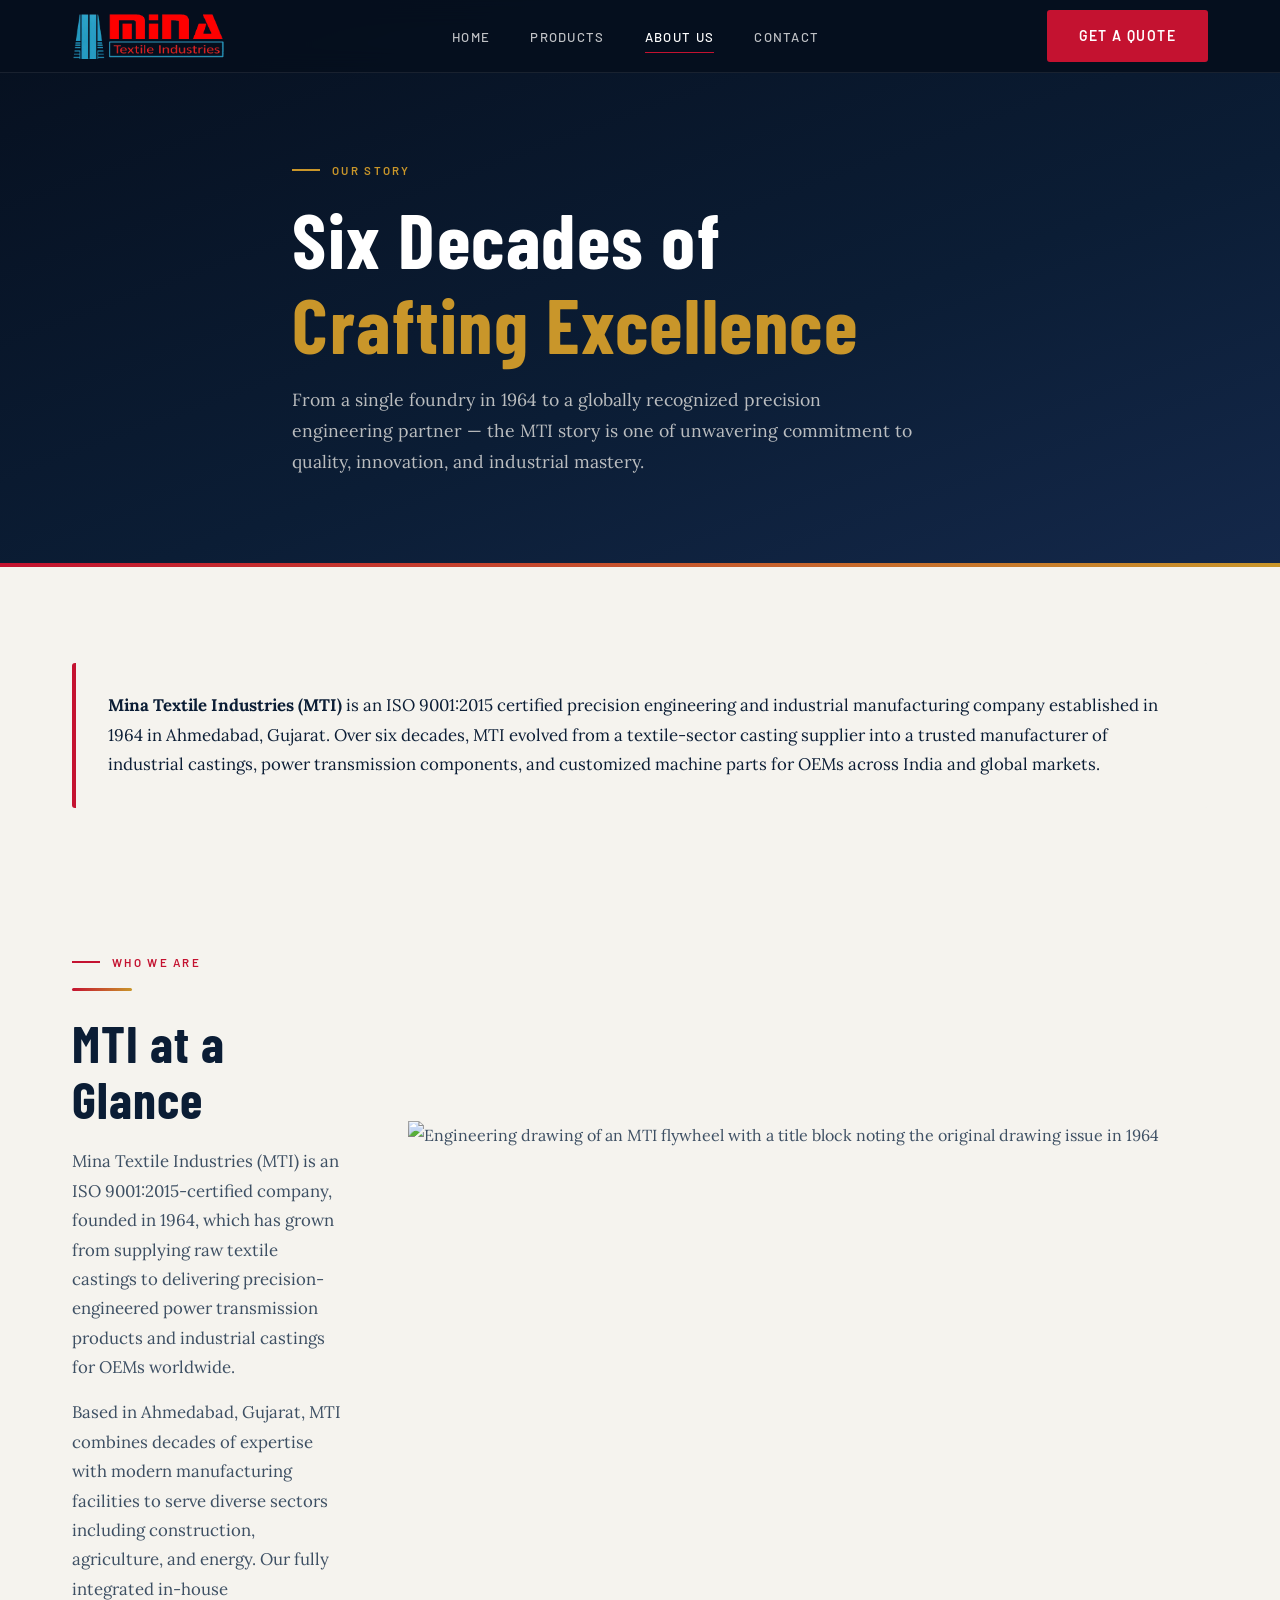
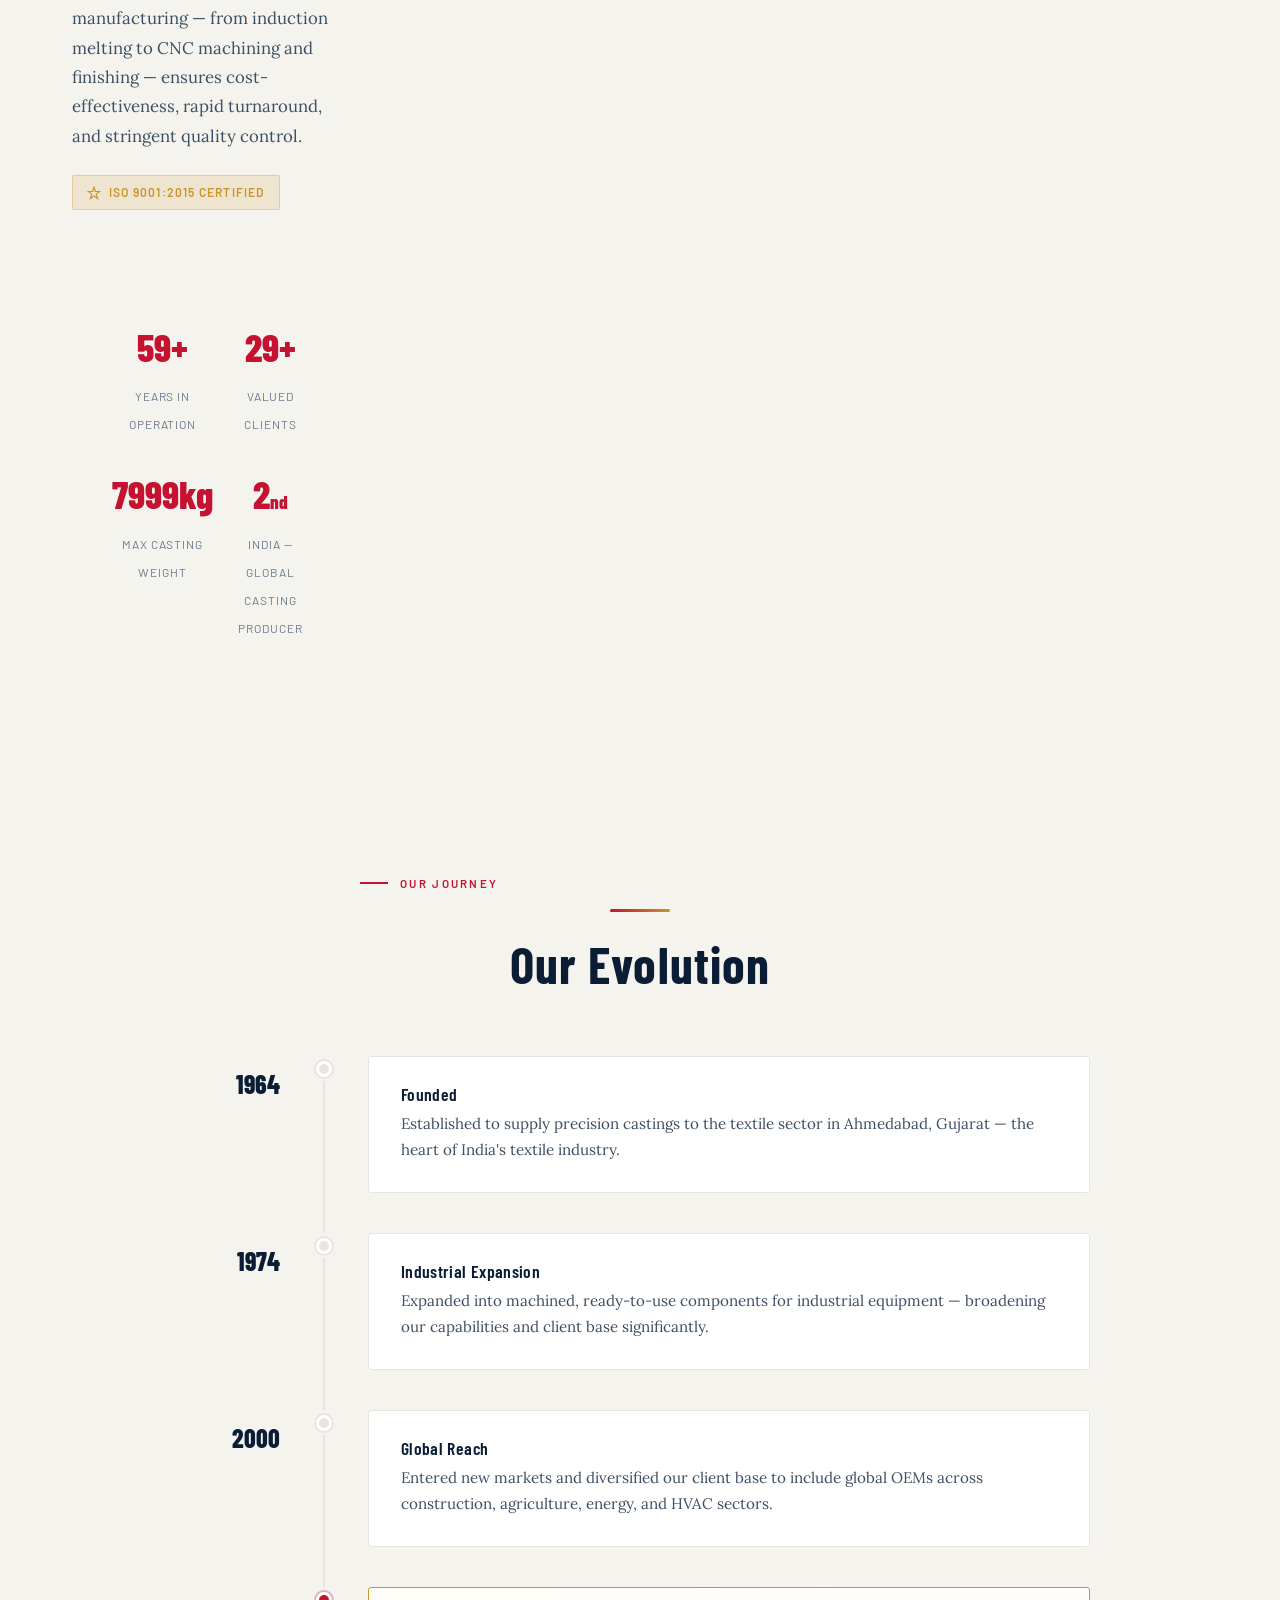
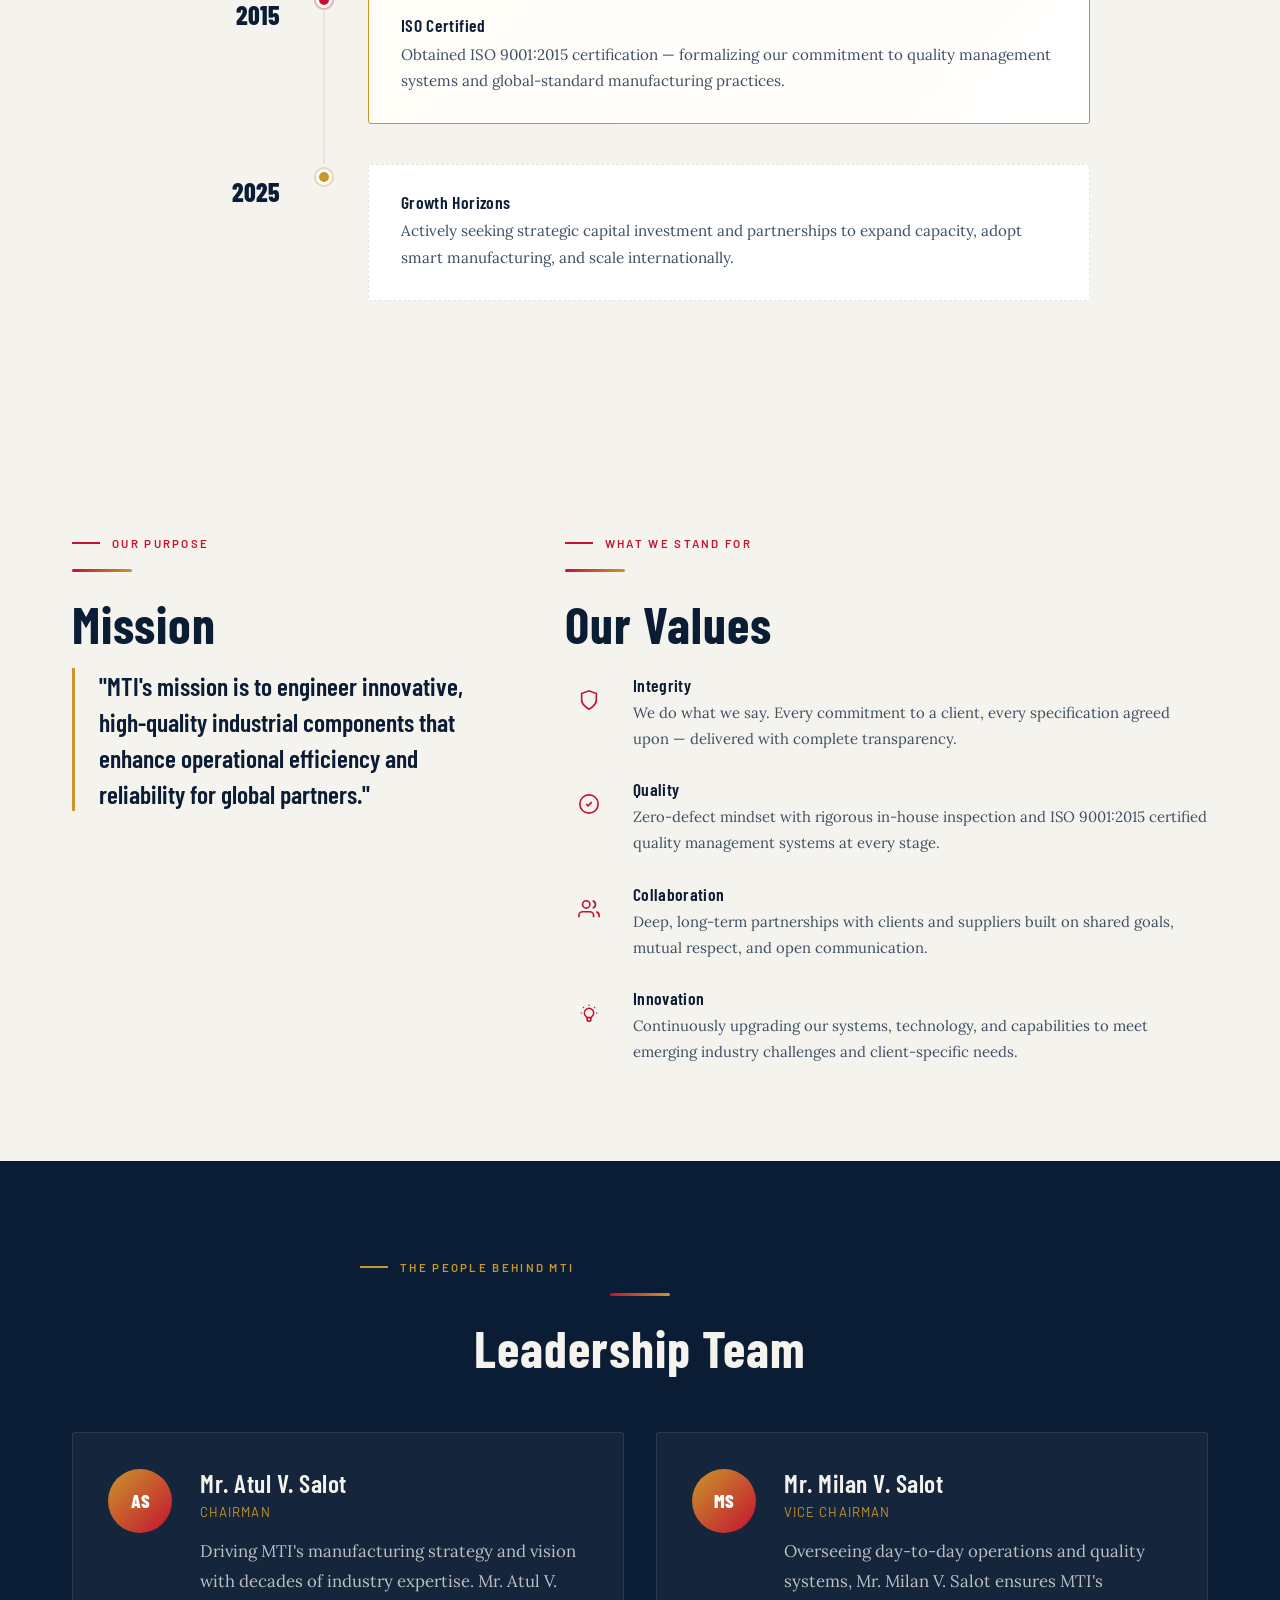
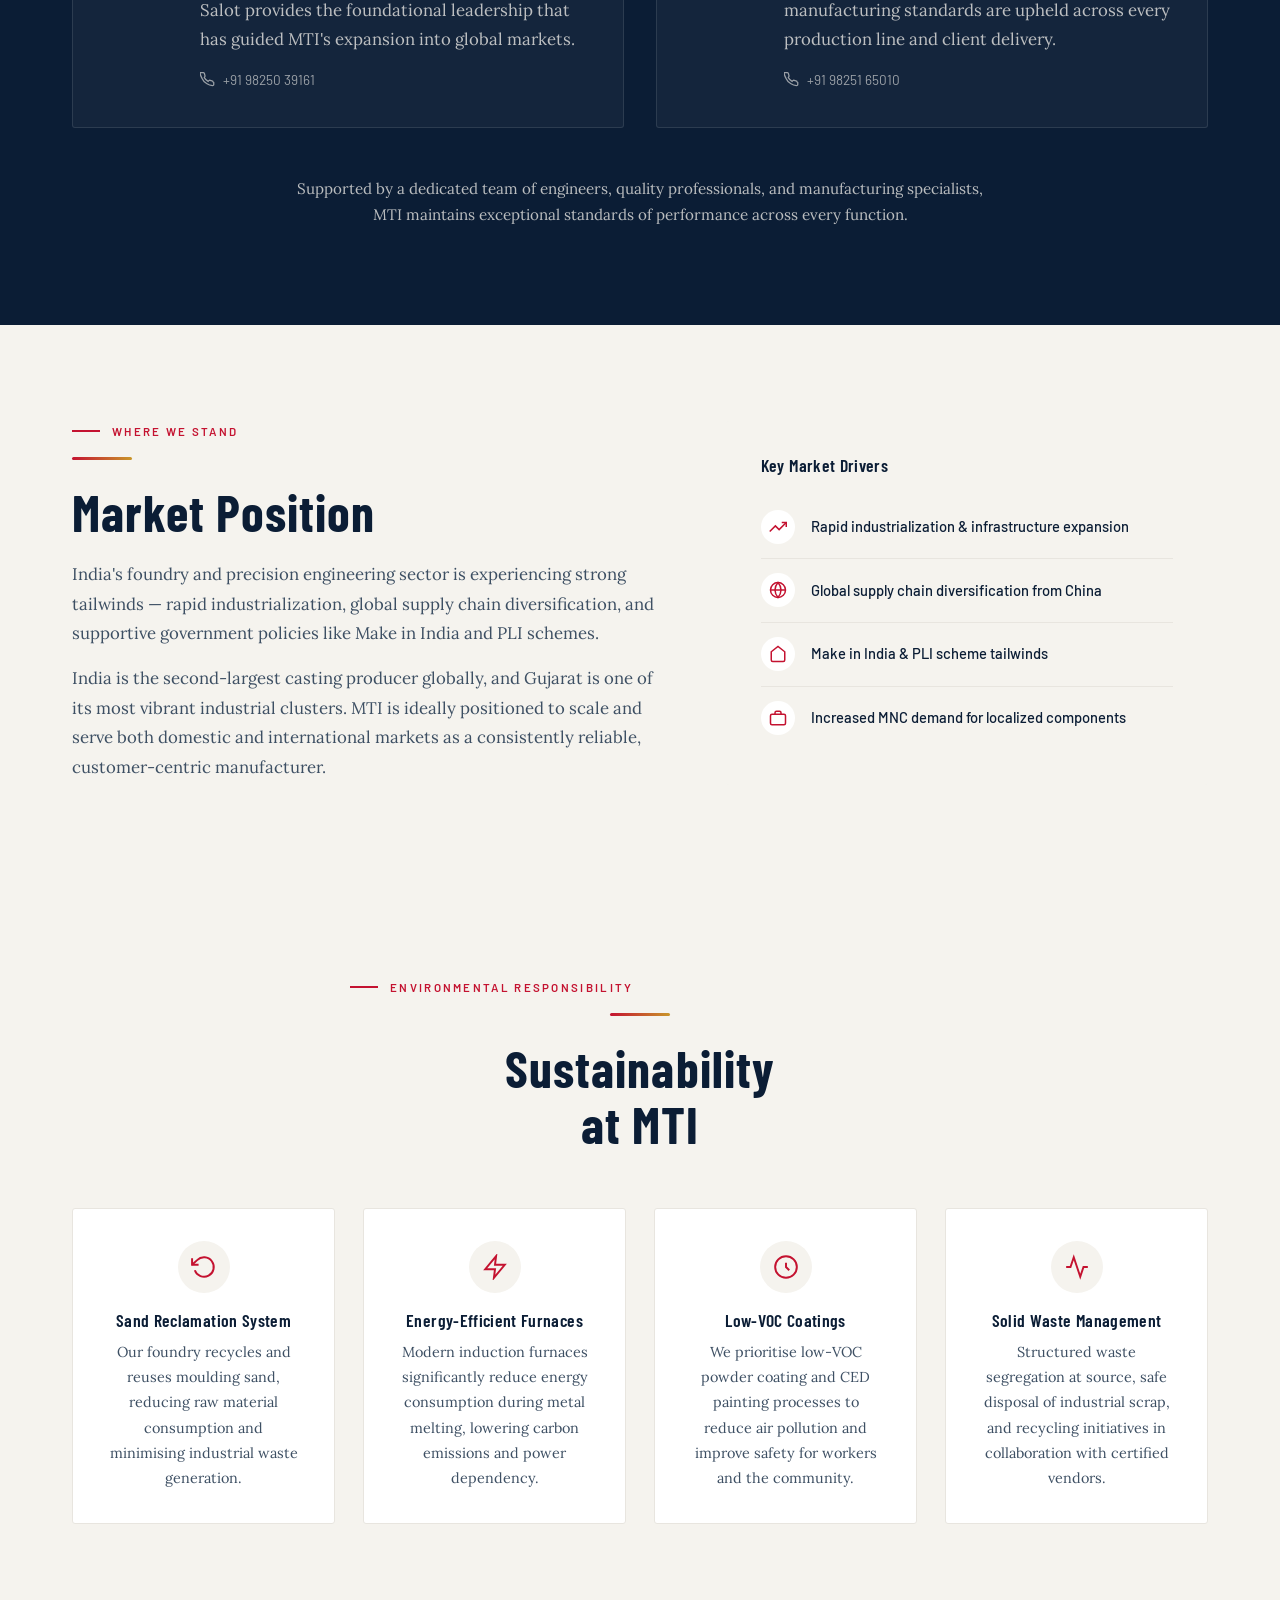
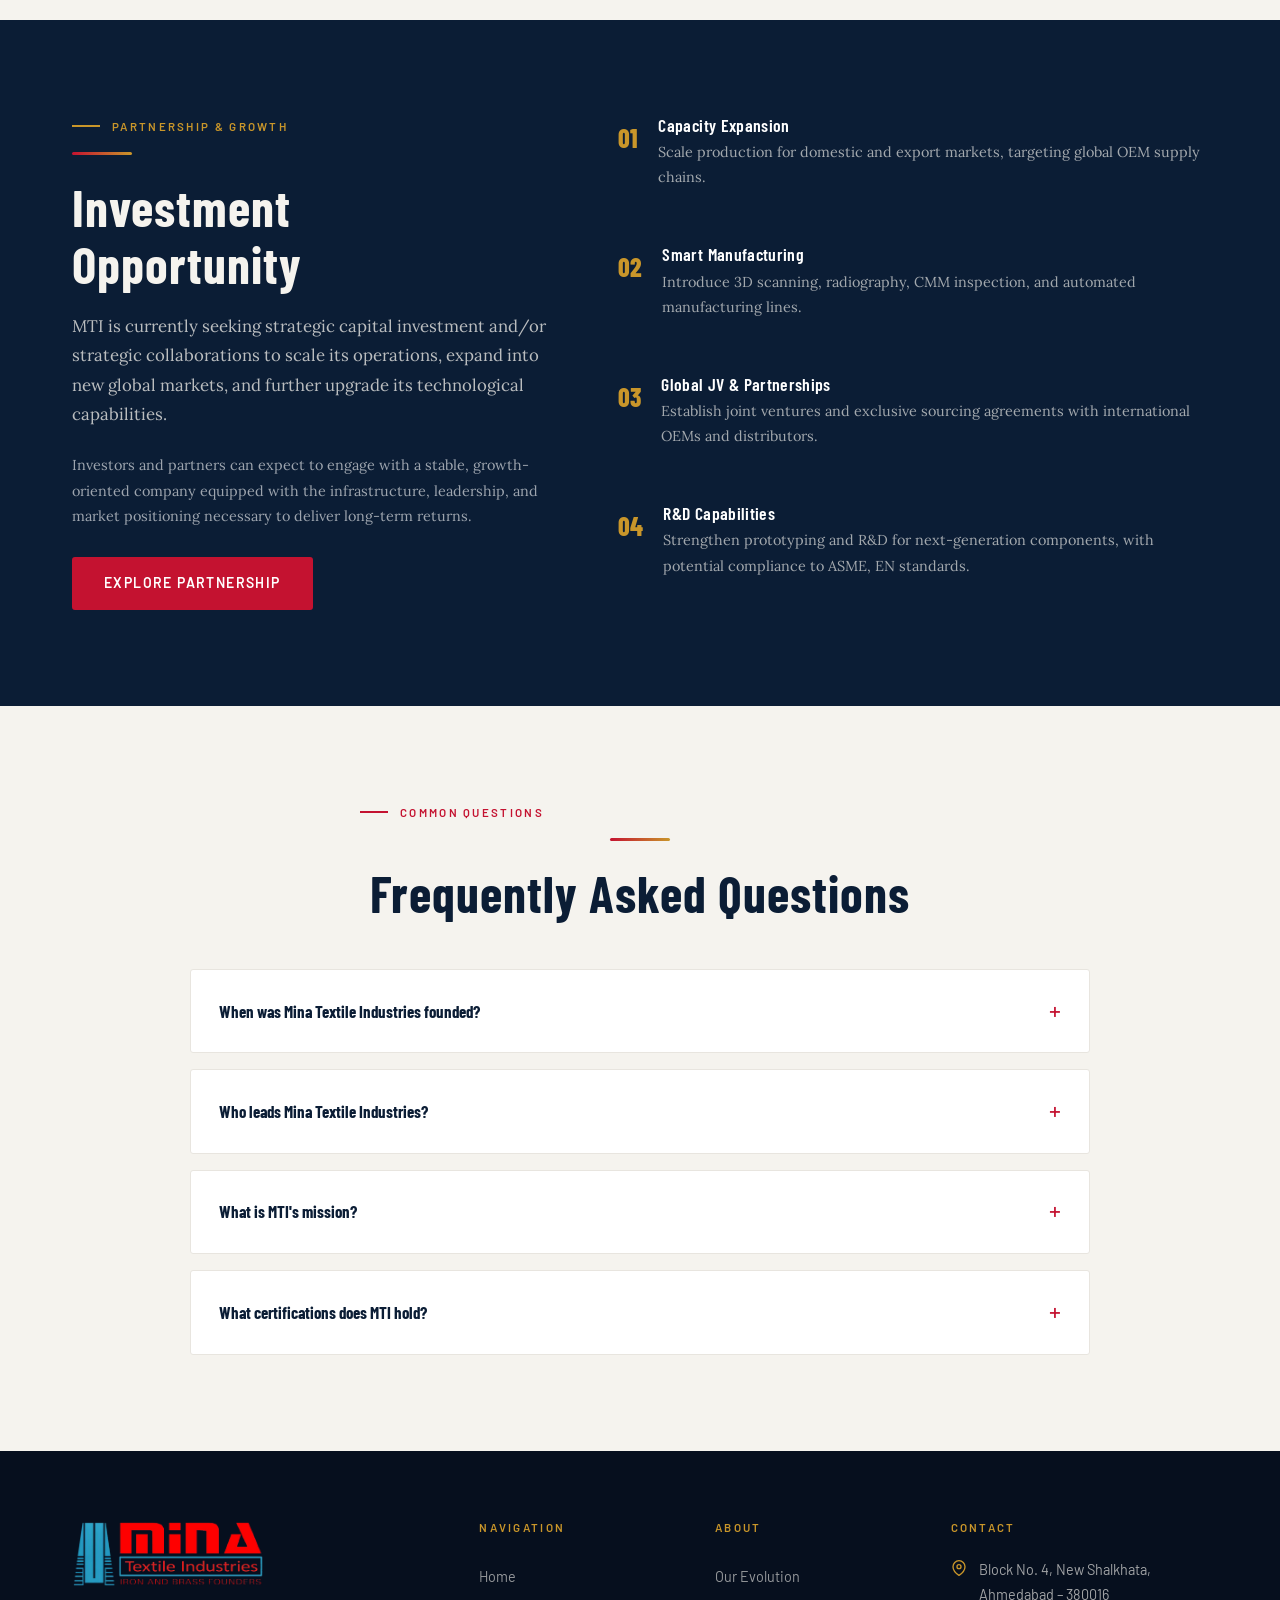
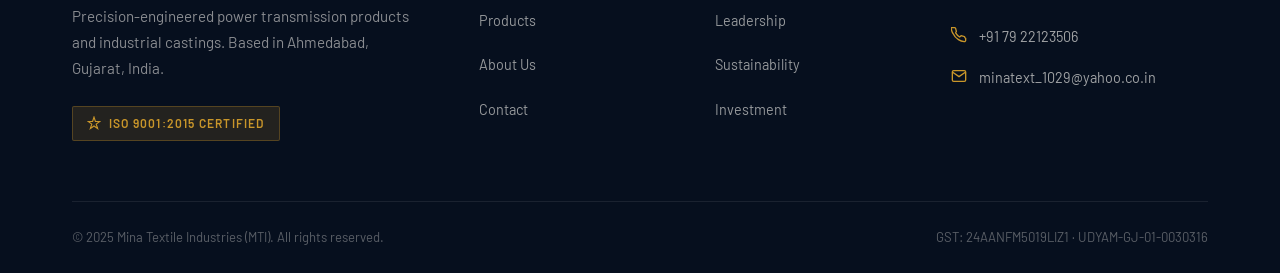
==== commit cb5fe56c: "Update about.html" ====
--- a/about.html
+++ b/about.html
@@ -118,11 +118,7 @@
     </div>
     <div class="page-hero__divider"></div>
   </section>
-  <nav class="breadcrumbs" aria-label="Breadcrumb" style="background:var(--dark);padding-bottom:1rem;">
-    <a href="index.html">Home</a><span class="sep">/</span><span aria-current="page">About</span>
-  </nav>
-
-  <!-- DIRECT ANSWER (GEO) -->
+   <!-- DIRECT ANSWER (GEO) -->
   <section class="section" style="padding-bottom:0;">
     <div class="container">
       <div class="answer-box fade-up">
@@ -566,4 +562,4 @@
 
   <script src="main.js"></script>
 </body>
-</html>+</html>
